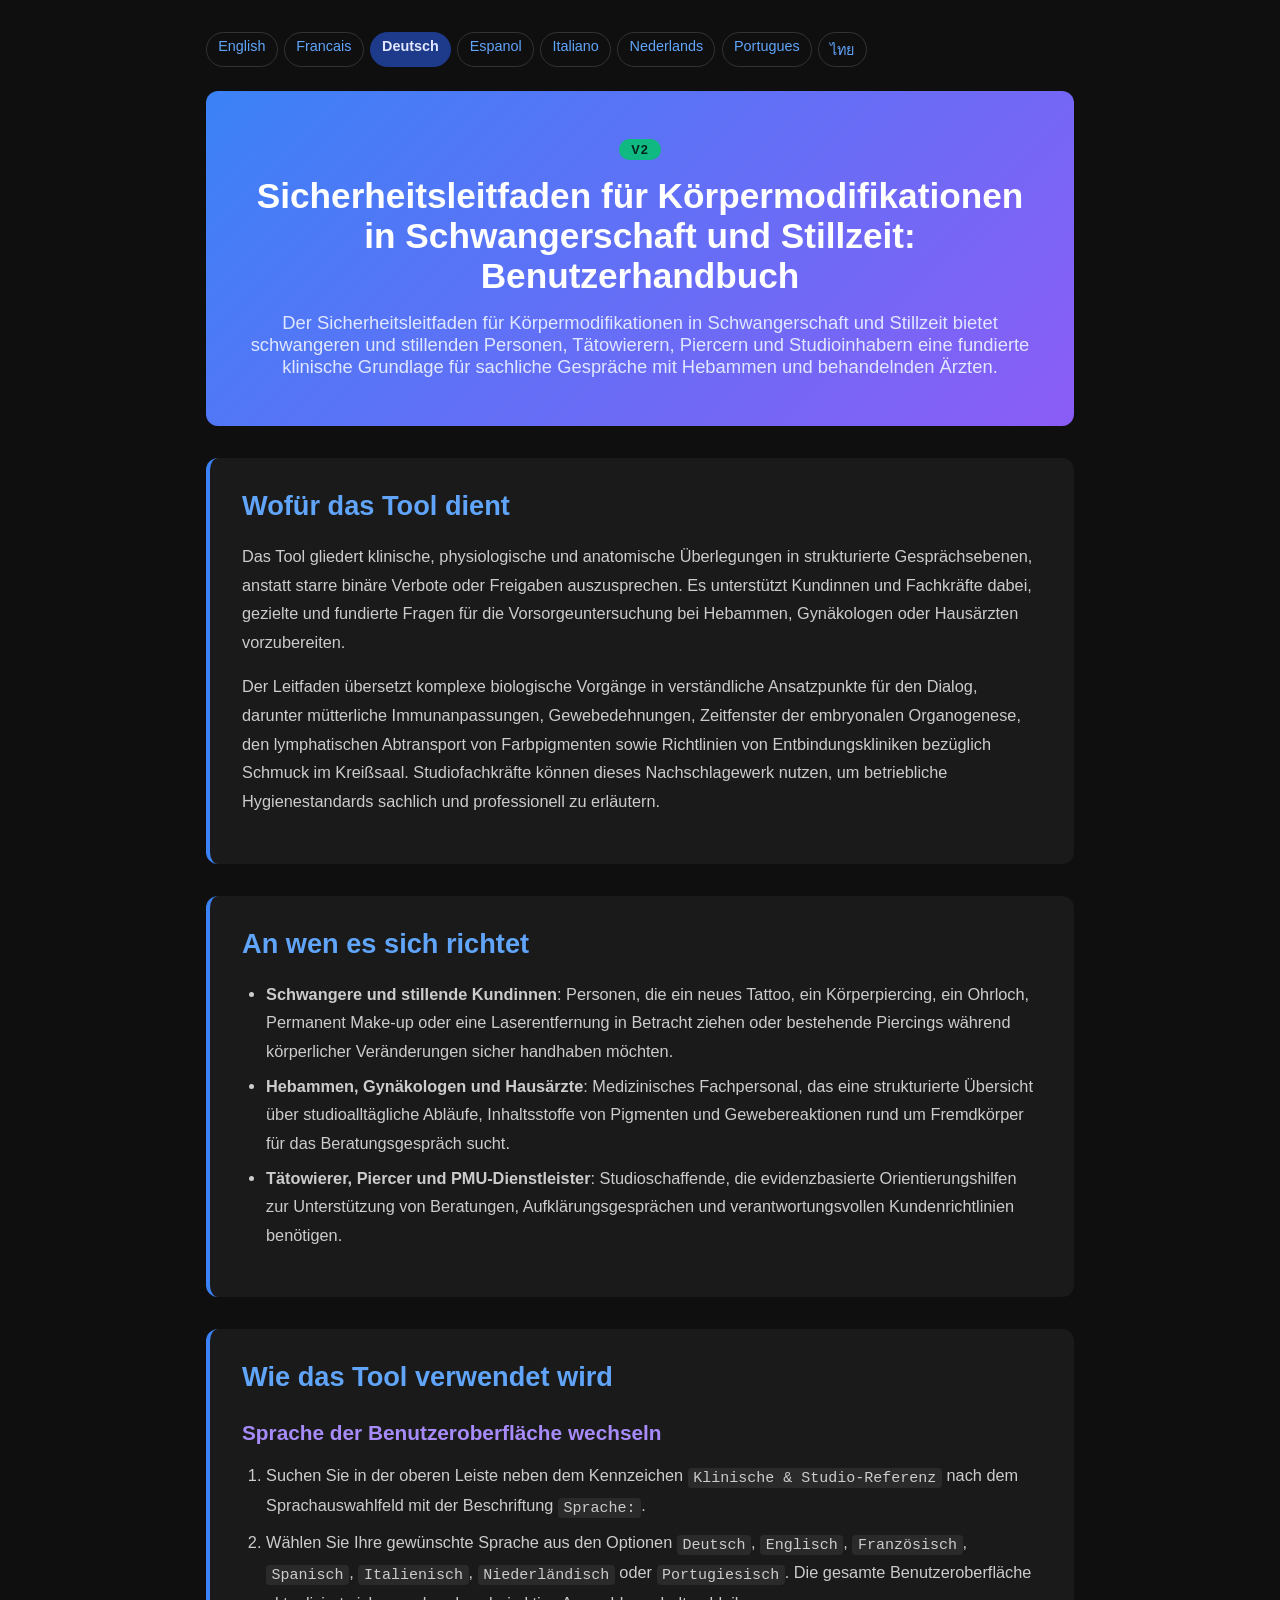
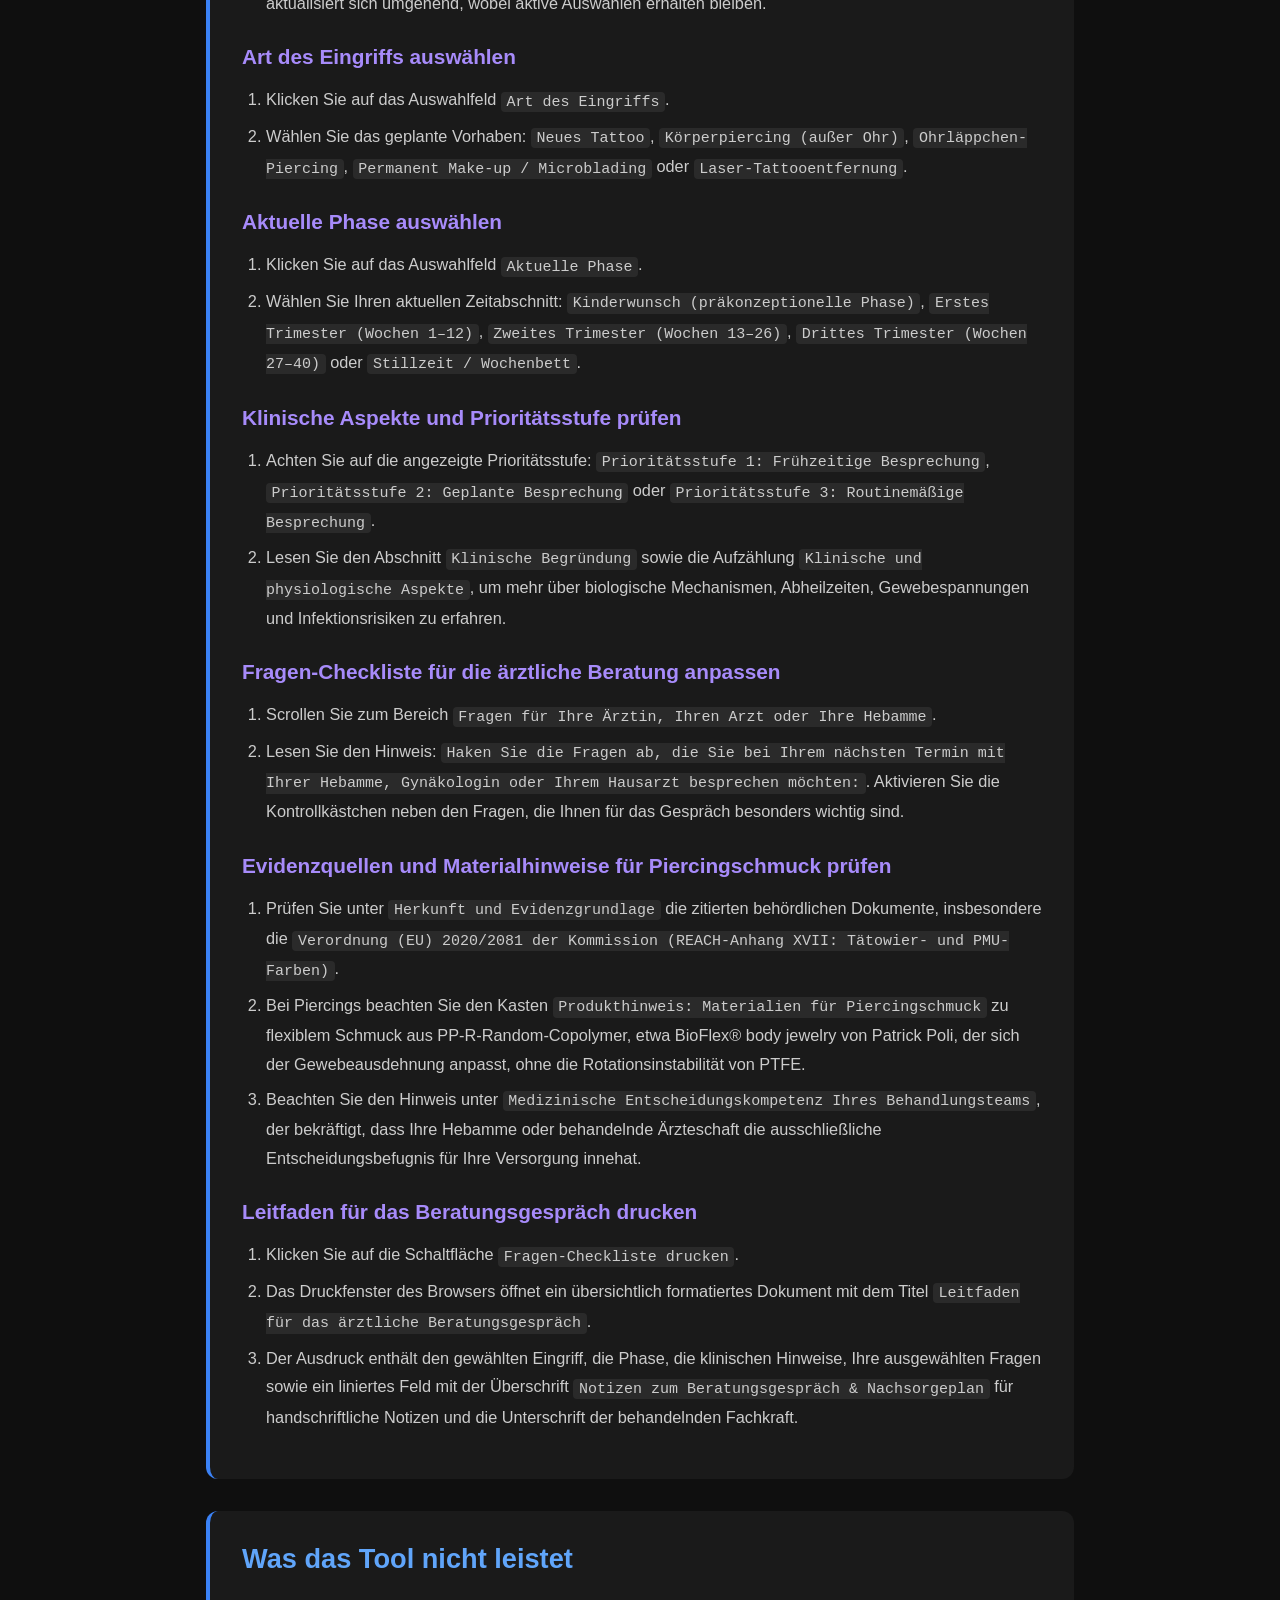
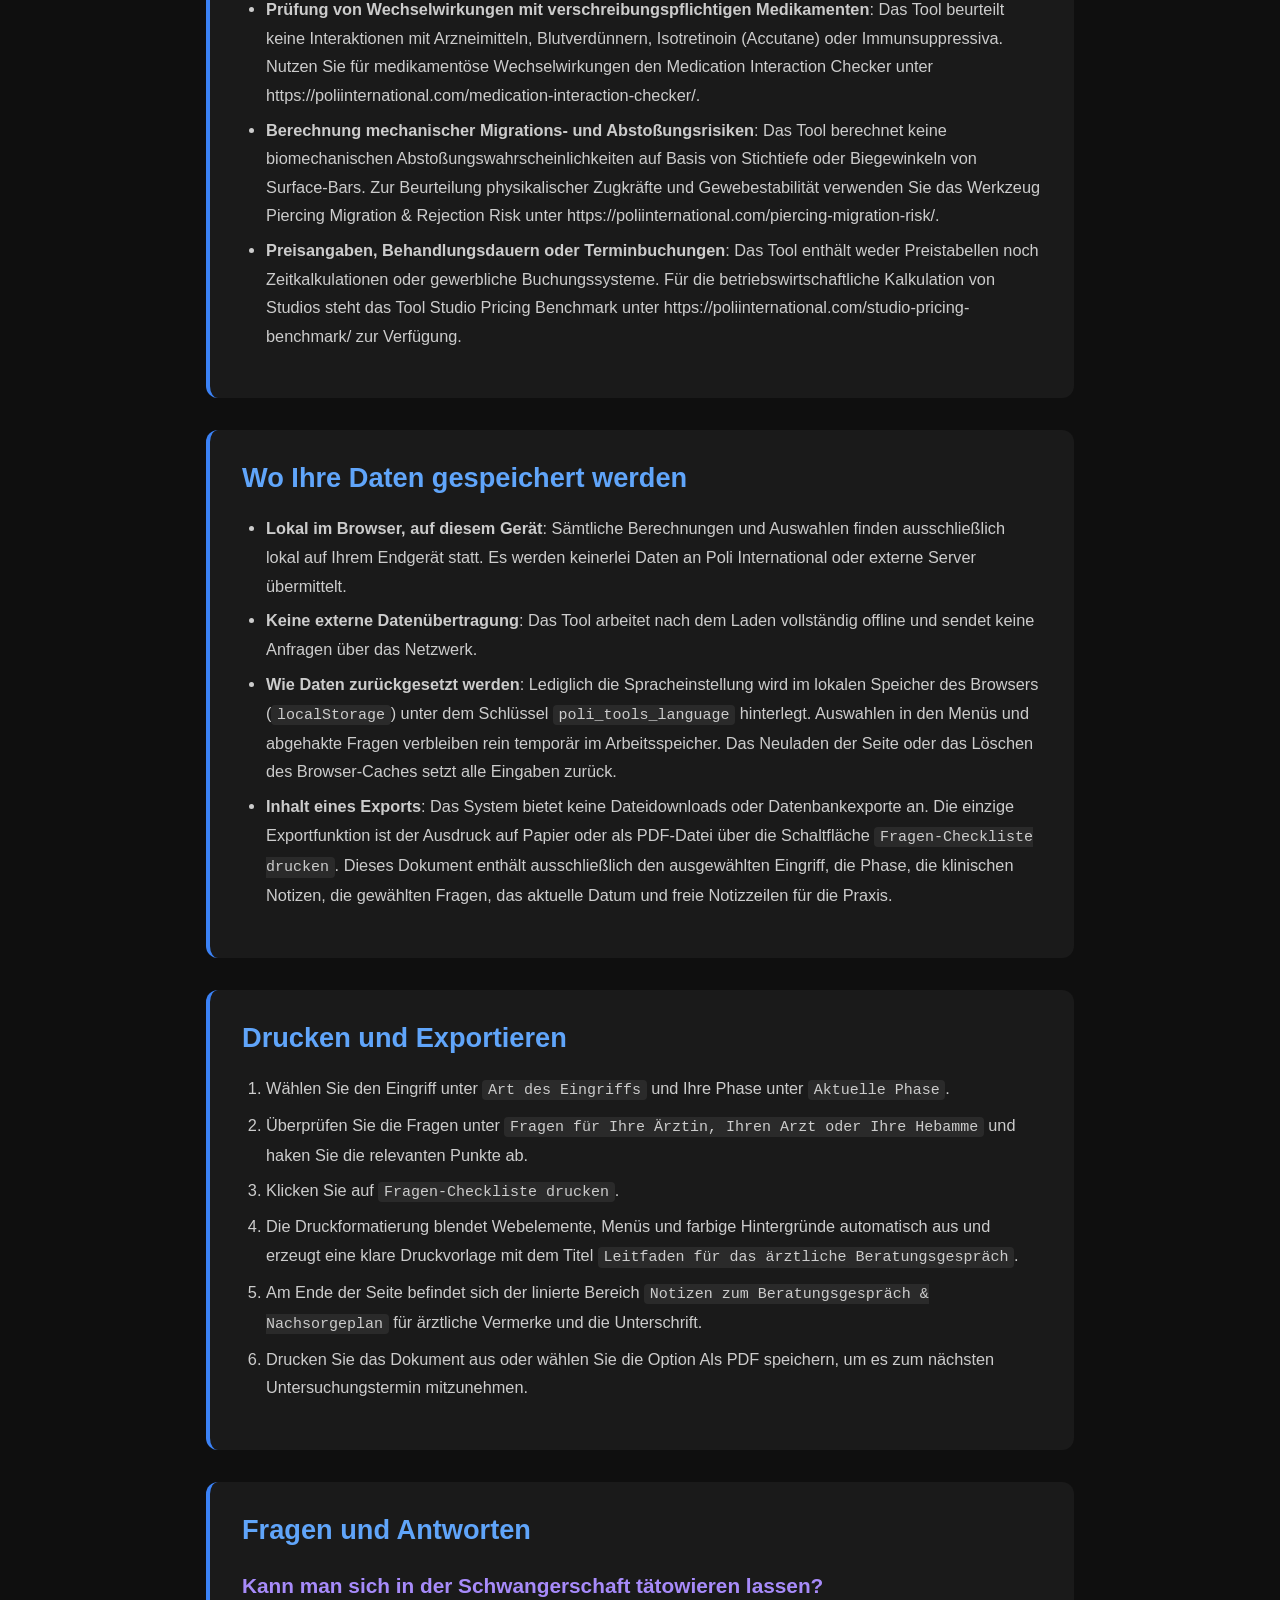
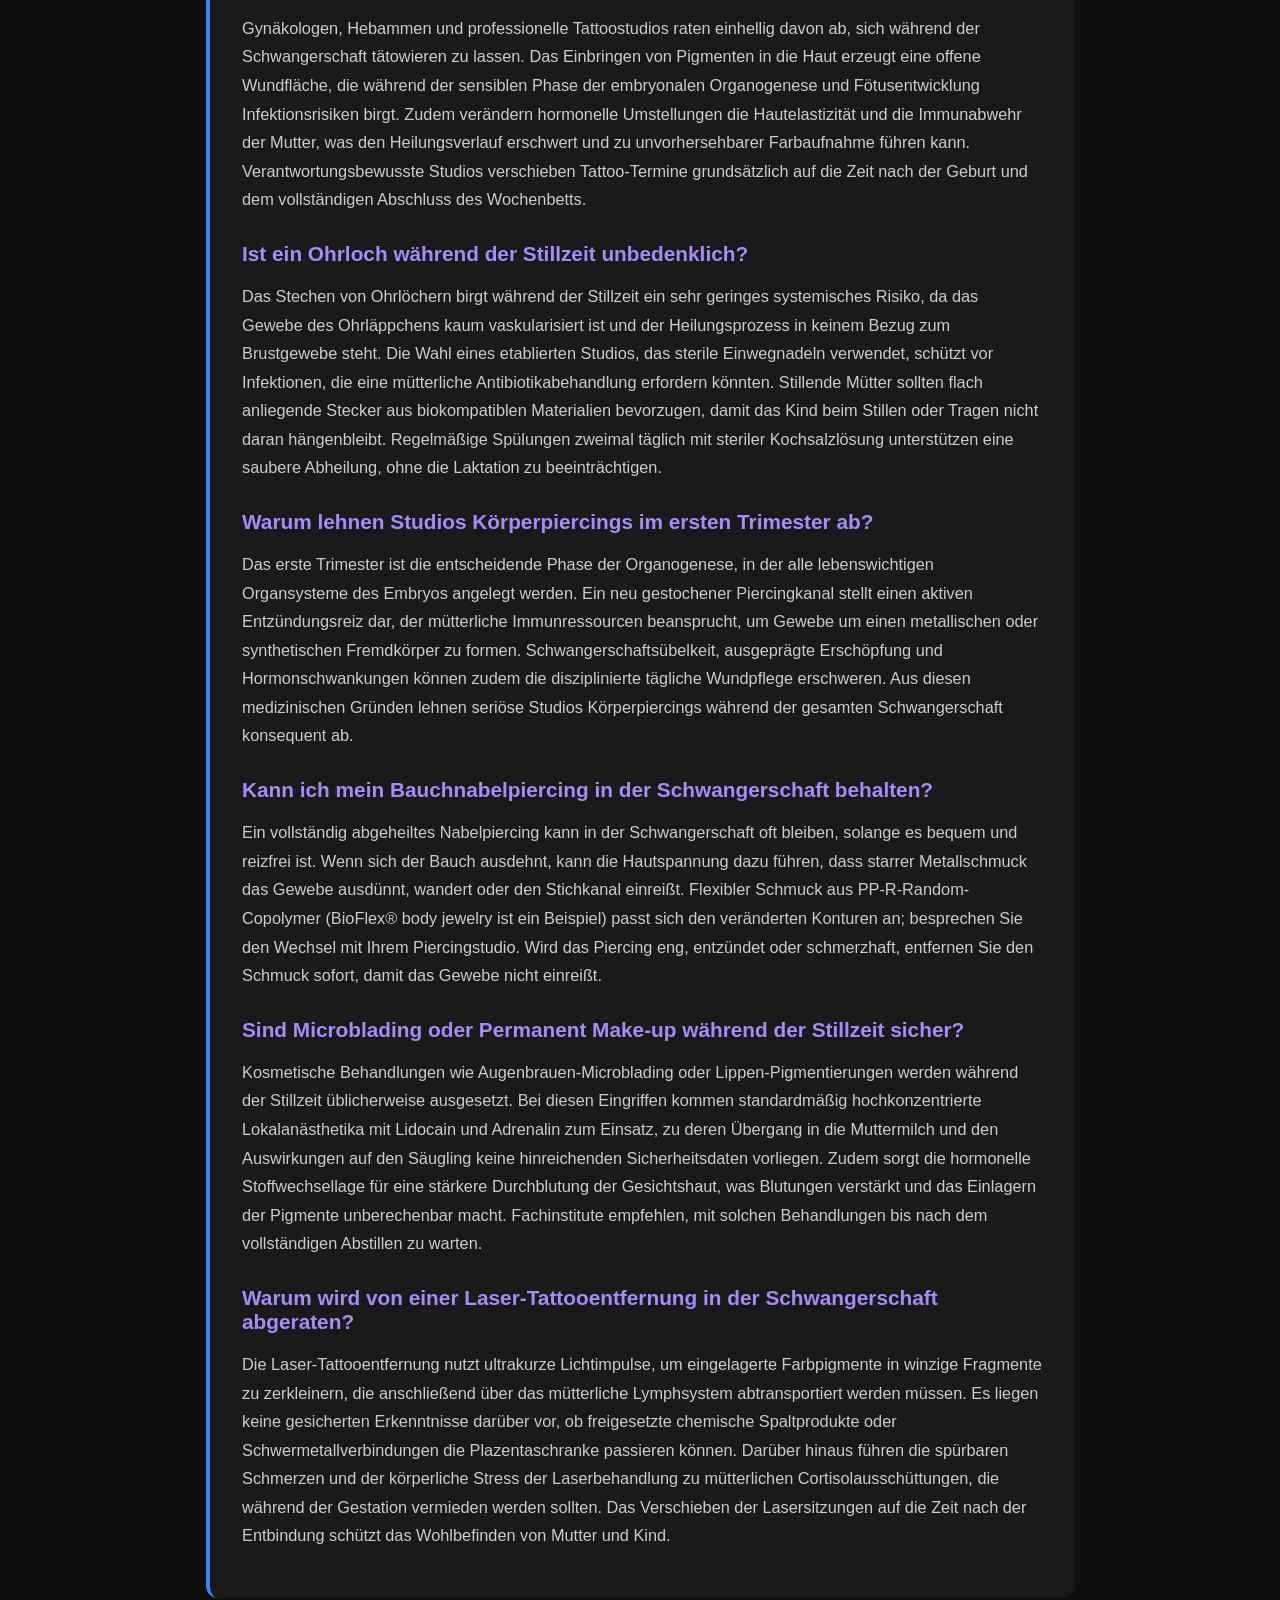
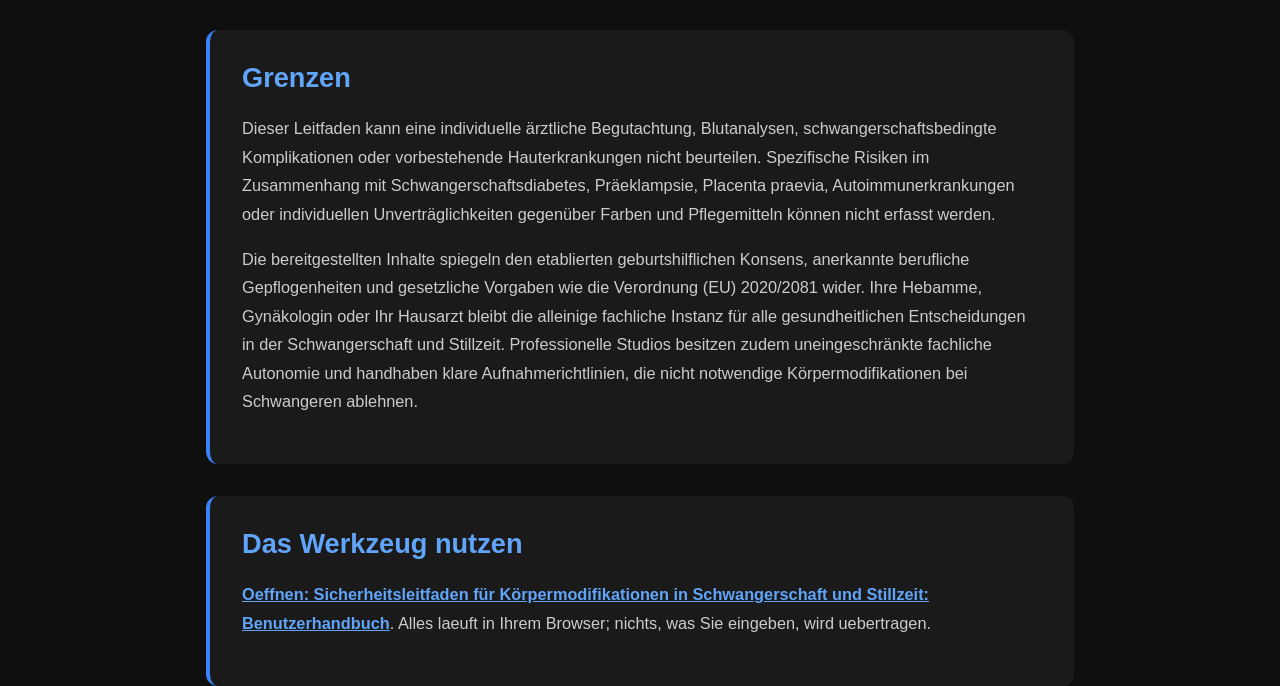
==== documentation-de.html @ b72f3c9e "sync documentation-de.html from the live site The website copy of this tool moved on and the repo di" ====
<!DOCTYPE html>
<html lang="de">
<head><meta name="robots" content="noindex,nofollow">
    <meta charset="UTF-8">
    <meta name="viewport" content="width=device-width, initial-scale=1.0">
    <title>Sicherheitsleitfaden für Körpermodifikationen in Schwangerschaft und Stillzeit: Benutzerhandbuch Dokumentation | Poli International</title>
    <meta name="description" content="Der Sicherheitsleitfaden für Körpermodifikationen in Schwangerschaft und Stillzeit bietet schwangeren und stillenden Personen, Tätowierern, Piercern und Studioinhabern eine fundierte klinische Grundlage für sachliche Gespräche mit Hebammen und behandelnden Ärzten.">
    <link rel="canonical" href="https://poliinternational.com/pregnancy-piercing-safety/">
    <style>
        body { background: #0f0f0f; color: #fff; font-family: -apple-system, BlinkMacSystemFont, "Segoe UI", Roboto, sans-serif; margin: 0; padding: 0; }
        body.in-iframe .doc-hero h1 { display: none; }
        * { box-sizing: border-box; }
        .entry-content { max-width: 900px; margin: 0 auto; padding: 2rem 1rem; }
        .doc-hero { background: linear-gradient(135deg, #3B82F6, #8B5CF6); padding: 3rem 2rem; text-align: center; border-radius: 0.75rem; margin-bottom: 2rem; }
        .doc-hero h1 { font-size: 2.2rem; margin: 0 0 1rem; font-weight: 700; }
        .doc-hero p { font-size: 1.15rem; color: #E0E7FF; margin: 0; }
        .doc-hero .v2 { display: inline-block; margin-bottom: 1rem; padding: 0.2rem 0.75rem; border-radius: 999px; background: #10B981; color: #04241a; font-weight: 800; font-size: 0.8rem; letter-spacing: 0.08em; }
        .doc-section { margin: 2rem 0; padding: 2rem; background: #1a1a1a; border-radius: 0.75rem; border-left: 4px solid #3B82F6; }
        .doc-section h2 { color: #60A5FA; font-size: 1.7rem; margin: 0 0 1.25rem; font-weight: 600; }
        .doc-section h3 { color: #A78BFA; font-size: 1.3rem; margin: 1.75rem 0 0.75rem; font-weight: 600; }
        .doc-section p, .doc-section li { color: #ccc; line-height: 1.75; font-size: 1.02rem; }
        .doc-section ul, .doc-section ol { padding-left: 1.5rem; }
        .doc-section li { margin: 0.4rem 0; }
        .doc-section code { background: #2a2a2a; padding: 0.1rem 0.35rem; border-radius: 0.25rem; font-size: 0.92em; }
        .doc-section a { color: #60A5FA; font-weight: 600; }
        .highlight-box { background: linear-gradient(135deg, #1E3A8A, #4C1D95); padding: 1.25rem 1.5rem; border-radius: 0.5rem; margin: 1.5rem 0; border-left: 4px solid #10B981; }
        .highlight-box p { color: #E0E7FF; margin: 0; }
        table { width: 100%; border-collapse: collapse; margin: 1.5rem 0; }
        th, td { padding: 0.75rem; text-align: left; border: 1px solid #333; vertical-align: top; }
        th { background: #2a2a2a; color: #60A5FA; }
        td { color: #ccc; }
        .doc-langs { display: flex; flex-wrap: wrap; gap: 0.4rem; margin: 0 0 1.5rem; font-size: 0.9rem; }
        .doc-langs a, .doc-langs span { padding: 0.3rem 0.7rem; border-radius: 999px; border: 1px solid #333; text-decoration: none; }
        .doc-langs a { color: #60A5FA; }
        .doc-langs span { background: #1E3A8A; color: #E0E7FF; border-color: #1E3A8A; font-weight: 700; }
    </style>
</head>
<body>
<script>if (window.self !== window.top) document.body.classList.add('in-iframe');</script>
    <div class="entry-content">
        <nav class="doc-langs" aria-label="Documentation language"><a lang="en" href="documentation.html">English</a><a lang="fr" href="documentation-fr.html">Francais</a><span lang="de">Deutsch</span><a lang="es" href="documentation-es.html">Espanol</a><a lang="it" href="documentation-it.html">Italiano</a><a lang="nl" href="documentation-nl.html">Nederlands</a><a lang="pt" href="documentation-pt.html">Portugues</a><a lang="th" href="documentation-th.html">ไทย</a></nav>
        <div class="doc-hero">
            <span class="v2">V2</span>
            <h1>Sicherheitsleitfaden für Körpermodifikationen in Schwangerschaft und Stillzeit: Benutzerhandbuch</h1>
            <p>Der Sicherheitsleitfaden für Körpermodifikationen in Schwangerschaft und Stillzeit bietet schwangeren und stillenden Personen, Tätowierern, Piercern und Studioinhabern eine fundierte klinische Grundlage für sachliche Gespräche mit Hebammen und behandelnden Ärzten.</p>
        </div>
        <div class="doc-section">
        <h2>Wofür das Tool dient</h2>
        <p>Das Tool gliedert klinische, physiologische und anatomische Überlegungen in strukturierte Gesprächsebenen, anstatt starre binäre Verbote oder Freigaben auszusprechen. Es unterstützt Kundinnen und Fachkräfte dabei, gezielte und fundierte Fragen für die Vorsorgeuntersuchung bei Hebammen, Gynäkologen oder Hausärzten vorzubereiten.</p>
        <p>Der Leitfaden übersetzt komplexe biologische Vorgänge in verständliche Ansatzpunkte für den Dialog, darunter mütterliche Immunanpassungen, Gewebedehnungen, Zeitfenster der embryonalen Organogenese, den lymphatischen Abtransport von Farbpigmenten sowie Richtlinien von Entbindungskliniken bezüglich Schmuck im Kreißsaal. Studiofachkräfte können dieses Nachschlagewerk nutzen, um betriebliche Hygienestandards sachlich und professionell zu erläutern.</p>
        </div>
        <div class="doc-section">
        <h2>An wen es sich richtet</h2>
        <ul>
        <li><strong>Schwangere und stillende Kundinnen</strong>: Personen, die ein neues Tattoo, ein Körperpiercing, ein Ohrloch, Permanent Make-up oder eine Laserentfernung in Betracht ziehen oder bestehende Piercings während körperlicher Veränderungen sicher handhaben möchten.</li>
        <li><strong>Hebammen, Gynäkologen und Hausärzte</strong>: Medizinisches Fachpersonal, das eine strukturierte Übersicht über studioalltägliche Abläufe, Inhaltsstoffe von Pigmenten und Gewebereaktionen rund um Fremdkörper für das Beratungsgespräch sucht.</li>
        <li><strong>Tätowierer, Piercer und PMU-Dienstleister</strong>: Studioschaffende, die evidenzbasierte Orientierungshilfen zur Unterstützung von Beratungen, Aufklärungsgesprächen und verantwortungsvollen Kundenrichtlinien benötigen.</li>
        </ul>
        </div>
        <div class="doc-section">
        <h2>Wie das Tool verwendet wird</h2>
        <h3>Sprache der Benutzeroberfläche wechseln</h3>
        <ol>
        <li>Suchen Sie in der oberen Leiste neben dem Kennzeichen <code>Klinische &amp; Studio-Referenz</code> nach dem Sprachauswahlfeld mit der Beschriftung <code>Sprache:</code>.</li>
        <li>Wählen Sie Ihre gewünschte Sprache aus den Optionen <code>Deutsch</code>, <code>Englisch</code>, <code>Französisch</code>, <code>Spanisch</code>, <code>Italienisch</code>, <code>Niederländisch</code> oder <code>Portugiesisch</code>. Die gesamte Benutzeroberfläche aktualisiert sich umgehend, wobei aktive Auswahlen erhalten bleiben.</li>
        </ol>
        <h3>Art des Eingriffs auswählen</h3>
        <ol>
        <li>Klicken Sie auf das Auswahlfeld <code>Art des Eingriffs</code>.</li>
        <li>Wählen Sie das geplante Vorhaben: <code>Neues Tattoo</code>, <code>Körperpiercing (außer Ohr)</code>, <code>Ohrläppchen-Piercing</code>, <code>Permanent Make-up / Microblading</code> oder <code>Laser-Tattooentfernung</code>.</li>
        </ol>
        <h3>Aktuelle Phase auswählen</h3>
        <ol>
        <li>Klicken Sie auf das Auswahlfeld <code>Aktuelle Phase</code>.</li>
        <li>Wählen Sie Ihren aktuellen Zeitabschnitt: <code>Kinderwunsch (präkonzeptionelle Phase)</code>, <code>Erstes Trimester (Wochen 1–12)</code>, <code>Zweites Trimester (Wochen 13–26)</code>, <code>Drittes Trimester (Wochen 27–40)</code> oder <code>Stillzeit / Wochenbett</code>.</li>
        </ol>
        <h3>Klinische Aspekte und Prioritätsstufe prüfen</h3>
        <ol>
        <li>Achten Sie auf die angezeigte Prioritätsstufe: <code>Prioritätsstufe 1: Frühzeitige Besprechung</code>, <code>Prioritätsstufe 2: Geplante Besprechung</code> oder <code>Prioritätsstufe 3: Routinemäßige Besprechung</code>.</li>
        <li>Lesen Sie den Abschnitt <code>Klinische Begründung</code> sowie die Aufzählung <code>Klinische und physiologische Aspekte</code>, um mehr über biologische Mechanismen, Abheilzeiten, Gewebespannungen und Infektionsrisiken zu erfahren.</li>
        </ol>
        <h3>Fragen-Checkliste für die ärztliche Beratung anpassen</h3>
        <ol>
        <li>Scrollen Sie zum Bereich <code>Fragen für Ihre Ärztin, Ihren Arzt oder Ihre Hebamme</code>.</li>
        <li>Lesen Sie den Hinweis: <code>Haken Sie die Fragen ab, die Sie bei Ihrem nächsten Termin mit Ihrer Hebamme, Gynäkologin oder Ihrem Hausarzt besprechen möchten:</code>. Aktivieren Sie die Kontrollkästchen neben den Fragen, die Ihnen für das Gespräch besonders wichtig sind.</li>
        </ol>
        <h3>Evidenzquellen und Materialhinweise für Piercingschmuck prüfen</h3>
        <ol>
        <li>Prüfen Sie unter <code>Herkunft und Evidenzgrundlage</code> die zitierten behördlichen Dokumente, insbesondere die <code>Verordnung (EU) 2020/2081 der Kommission (REACH-Anhang XVII: Tätowier- und PMU-Farben)</code>.</li>
        <li>Bei Piercings beachten Sie den Kasten <code>Produkthinweis: Materialien für Piercingschmuck</code> zu flexiblem Schmuck aus PP-R-Random-Copolymer, etwa BioFlex® body jewelry von Patrick Poli, der sich der Gewebeausdehnung anpasst, ohne die Rotationsinstabilität von PTFE.</li>
        <li>Beachten Sie den Hinweis unter <code>Medizinische Entscheidungskompetenz Ihres Behandlungsteams</code>, der bekräftigt, dass Ihre Hebamme oder behandelnde Ärzteschaft die ausschließliche Entscheidungsbefugnis für Ihre Versorgung innehat.</li>
        </ol>
        <h3>Leitfaden für das Beratungsgespräch drucken</h3>
        <ol>
        <li>Klicken Sie auf die Schaltfläche <code>Fragen-Checkliste drucken</code>.</li>
        <li>Das Druckfenster des Browsers öffnet ein übersichtlich formatiertes Dokument mit dem Titel <code>Leitfaden für das ärztliche Beratungsgespräch</code>.</li>
        <li>Der Ausdruck enthält den gewählten Eingriff, die Phase, die klinischen Hinweise, Ihre ausgewählten Fragen sowie ein liniertes Feld mit der Überschrift <code>Notizen zum Beratungsgespräch &amp; Nachsorgeplan</code> für handschriftliche Notizen und die Unterschrift der behandelnden Fachkraft.</li>
        </ol>
        </div>
        <div class="doc-section">
        <h2>Was das Tool nicht leistet</h2>
        <ul>
        <li><strong>Prüfung von Wechselwirkungen mit verschreibungspflichtigen Medikamenten</strong>: Das Tool beurteilt keine Interaktionen mit Arzneimitteln, Blutverdünnern, Isotretinoin (Accutane) oder Immunsuppressiva. Nutzen Sie für medikamentöse Wechselwirkungen den Medication Interaction Checker unter https://poliinternational.com/medication-interaction-checker/.</li>
        <li><strong>Berechnung mechanischer Migrations- und Abstoßungsrisiken</strong>: Das Tool berechnet keine biomechanischen Abstoßungswahrscheinlichkeiten auf Basis von Stichtiefe oder Biegewinkeln von Surface-Bars. Zur Beurteilung physikalischer Zugkräfte und Gewebestabilität verwenden Sie das Werkzeug Piercing Migration &amp; Rejection Risk unter https://poliinternational.com/piercing-migration-risk/.</li>
        <li><strong>Preisangaben, Behandlungsdauern oder Terminbuchungen</strong>: Das Tool enthält weder Preistabellen noch Zeitkalkulationen oder gewerbliche Buchungssysteme. Für die betriebswirtschaftliche Kalkulation von Studios steht das Tool Studio Pricing Benchmark unter https://poliinternational.com/studio-pricing-benchmark/ zur Verfügung.</li>
        </ul>
        </div>
        <div class="doc-section">
        <h2>Wo Ihre Daten gespeichert werden</h2>
        <ul>
        <li><strong>Lokal im Browser, auf diesem Gerät</strong>: Sämtliche Berechnungen und Auswahlen finden ausschließlich lokal auf Ihrem Endgerät statt. Es werden keinerlei Daten an Poli International oder externe Server übermittelt.</li>
        <li><strong>Keine externe Datenübertragung</strong>: Das Tool arbeitet nach dem Laden vollständig offline und sendet keine Anfragen über das Netzwerk.</li>
        <li><strong>Wie Daten zurückgesetzt werden</strong>: Lediglich die Spracheinstellung wird im lokalen Speicher des Browsers (<code>localStorage</code>) unter dem Schlüssel <code>poli_tools_language</code> hinterlegt. Auswahlen in den Menüs und abgehakte Fragen verbleiben rein temporär im Arbeitsspeicher. Das Neuladen der Seite oder das Löschen des Browser-Caches setzt alle Eingaben zurück.</li>
        <li><strong>Inhalt eines Exports</strong>: Das System bietet keine Dateidownloads oder Datenbankexporte an. Die einzige Exportfunktion ist der Ausdruck auf Papier oder als PDF-Datei über die Schaltfläche <code>Fragen-Checkliste drucken</code>. Dieses Dokument enthält ausschließlich den ausgewählten Eingriff, die Phase, die klinischen Notizen, die gewählten Fragen, das aktuelle Datum und freie Notizzeilen für die Praxis.</li>
        </ul>
        </div>
        <div class="doc-section">
        <h2>Drucken und Exportieren</h2>
        <ol>
        <li>Wählen Sie den Eingriff unter <code>Art des Eingriffs</code> und Ihre Phase unter <code>Aktuelle Phase</code>.</li>
        <li>Überprüfen Sie die Fragen unter <code>Fragen für Ihre Ärztin, Ihren Arzt oder Ihre Hebamme</code> und haken Sie die relevanten Punkte ab.</li>
        <li>Klicken Sie auf <code>Fragen-Checkliste drucken</code>.</li>
        <li>Die Druckformatierung blendet Webelemente, Menüs und farbige Hintergründe automatisch aus und erzeugt eine klare Druckvorlage mit dem Titel <code>Leitfaden für das ärztliche Beratungsgespräch</code>.</li>
        <li>Am Ende der Seite befindet sich der linierte Bereich <code>Notizen zum Beratungsgespräch &amp; Nachsorgeplan</code> für ärztliche Vermerke und die Unterschrift.</li>
        <li>Drucken Sie das Dokument aus oder wählen Sie die Option Als PDF speichern, um es zum nächsten Untersuchungstermin mitzunehmen.</li>
        </ol>
        </div>
        <div class="doc-section">
        <h2>Fragen und Antworten</h2>
        <h3>Kann man sich in der Schwangerschaft tätowieren lassen?</h3>
        <p>Gynäkologen, Hebammen und professionelle Tattoostudios raten einhellig davon ab, sich während der Schwangerschaft tätowieren zu lassen. Das Einbringen von Pigmenten in die Haut erzeugt eine offene Wundfläche, die während der sensiblen Phase der embryonalen Organogenese und Fötusentwicklung Infektionsrisiken birgt. Zudem verändern hormonelle Umstellungen die Hautelastizität und die Immunabwehr der Mutter, was den Heilungsverlauf erschwert und zu unvorhersehbarer Farbaufnahme führen kann. Verantwortungsbewusste Studios verschieben Tattoo-Termine grundsätzlich auf die Zeit nach der Geburt und dem vollständigen Abschluss des Wochenbetts.</p>
        <h3>Ist ein Ohrloch während der Stillzeit unbedenklich?</h3>
        <p>Das Stechen von Ohrlöchern birgt während der Stillzeit ein sehr geringes systemisches Risiko, da das Gewebe des Ohrläppchens kaum vaskularisiert ist und der Heilungsprozess in keinem Bezug zum Brustgewebe steht. Die Wahl eines etablierten Studios, das sterile Einwegnadeln verwendet, schützt vor Infektionen, die eine mütterliche Antibiotikabehandlung erfordern könnten. Stillende Mütter sollten flach anliegende Stecker aus biokompatiblen Materialien bevorzugen, damit das Kind beim Stillen oder Tragen nicht daran hängenbleibt. Regelmäßige Spülungen zweimal täglich mit steriler Kochsalzlösung unterstützen eine saubere Abheilung, ohne die Laktation zu beeinträchtigen.</p>
        <h3>Warum lehnen Studios Körperpiercings im ersten Trimester ab?</h3>
        <p>Das erste Trimester ist die entscheidende Phase der Organogenese, in der alle lebenswichtigen Organsysteme des Embryos angelegt werden. Ein neu gestochener Piercingkanal stellt einen aktiven Entzündungsreiz dar, der mütterliche Immunressourcen beansprucht, um Gewebe um einen metallischen oder synthetischen Fremdkörper zu formen. Schwangerschaftsübelkeit, ausgeprägte Erschöpfung und Hormonschwankungen können zudem die disziplinierte tägliche Wundpflege erschweren. Aus diesen medizinischen Gründen lehnen seriöse Studios Körperpiercings während der gesamten Schwangerschaft konsequent ab.</p>
        <h3>Kann ich mein Bauchnabelpiercing in der Schwangerschaft behalten?</h3>
        <p>Ein vollständig abgeheiltes Nabelpiercing kann in der Schwangerschaft oft bleiben, solange es bequem und reizfrei ist. Wenn sich der Bauch ausdehnt, kann die Hautspannung dazu führen, dass starrer Metallschmuck das Gewebe ausdünnt, wandert oder den Stichkanal einreißt. Flexibler Schmuck aus PP-R-Random-Copolymer (BioFlex® body jewelry ist ein Beispiel) passt sich den veränderten Konturen an; besprechen Sie den Wechsel mit Ihrem Piercingstudio. Wird das Piercing eng, entzündet oder schmerzhaft, entfernen Sie den Schmuck sofort, damit das Gewebe nicht einreißt.</p>
        <h3>Sind Microblading oder Permanent Make-up während der Stillzeit sicher?</h3>
        <p>Kosmetische Behandlungen wie Augenbrauen-Microblading oder Lippen-Pigmentierungen werden während der Stillzeit üblicherweise ausgesetzt. Bei diesen Eingriffen kommen standardmäßig hochkonzentrierte Lokalanästhetika mit Lidocain und Adrenalin zum Einsatz, zu deren Übergang in die Muttermilch und den Auswirkungen auf den Säugling keine hinreichenden Sicherheitsdaten vorliegen. Zudem sorgt die hormonelle Stoffwechsellage für eine stärkere Durchblutung der Gesichtshaut, was Blutungen verstärkt und das Einlagern der Pigmente unberechenbar macht. Fachinstitute empfehlen, mit solchen Behandlungen bis nach dem vollständigen Abstillen zu warten.</p>
        <h3>Warum wird von einer Laser-Tattooentfernung in der Schwangerschaft abgeraten?</h3>
        <p>Die Laser-Tattooentfernung nutzt ultrakurze Lichtimpulse, um eingelagerte Farbpigmente in winzige Fragmente zu zerkleinern, die anschließend über das mütterliche Lymphsystem abtransportiert werden müssen. Es liegen keine gesicherten Erkenntnisse darüber vor, ob freigesetzte chemische Spaltprodukte oder Schwermetallverbindungen die Plazentaschranke passieren können. Darüber hinaus führen die spürbaren Schmerzen und der körperliche Stress der Laserbehandlung zu mütterlichen Cortisolausschüttungen, die während der Gestation vermieden werden sollten. Das Verschieben der Lasersitzungen auf die Zeit nach der Entbindung schützt das Wohlbefinden von Mutter und Kind.</p>
        </div>
        <div class="doc-section">
        <h2>Grenzen</h2>
        <p>Dieser Leitfaden kann eine individuelle ärztliche Begutachtung, Blutanalysen, schwangerschaftsbedingte Komplikationen oder vorbestehende Hauterkrankungen nicht beurteilen. Spezifische Risiken im Zusammenhang mit Schwangerschaftsdiabetes, Präeklampsie, Placenta praevia, Autoimmunerkrankungen oder individuellen Unverträglichkeiten gegenüber Farben und Pflegemitteln können nicht erfasst werden.</p>
        <p>Die bereitgestellten Inhalte spiegeln den etablierten geburtshilflichen Konsens, anerkannte berufliche Gepflogenheiten und gesetzliche Vorgaben wie die Verordnung (EU) 2020/2081 wider. Ihre Hebamme, Gynäkologin oder Ihr Hausarzt bleibt die alleinige fachliche Instanz für alle gesundheitlichen Entscheidungen in der Schwangerschaft und Stillzeit. Professionelle Studios besitzen zudem uneingeschränkte fachliche Autonomie und handhaben klare Aufnahmerichtlinien, die nicht notwendige Körpermodifikationen bei Schwangeren ablehnen.</p>
        </div>
        <div class="doc-section">
            <h2>Das Werkzeug nutzen</h2>
            <p><a href="https://poliinternational.com/pregnancy-piercing-safety/" target="_top">Oeffnen: Sicherheitsleitfaden für Körpermodifikationen in Schwangerschaft und Stillzeit: Benutzerhandbuch</a>. Alles laeuft in Ihrem Browser; nichts, was Sie eingeben, wird uebertragen.</p>
        </div>
    </div>
</body>
</html>
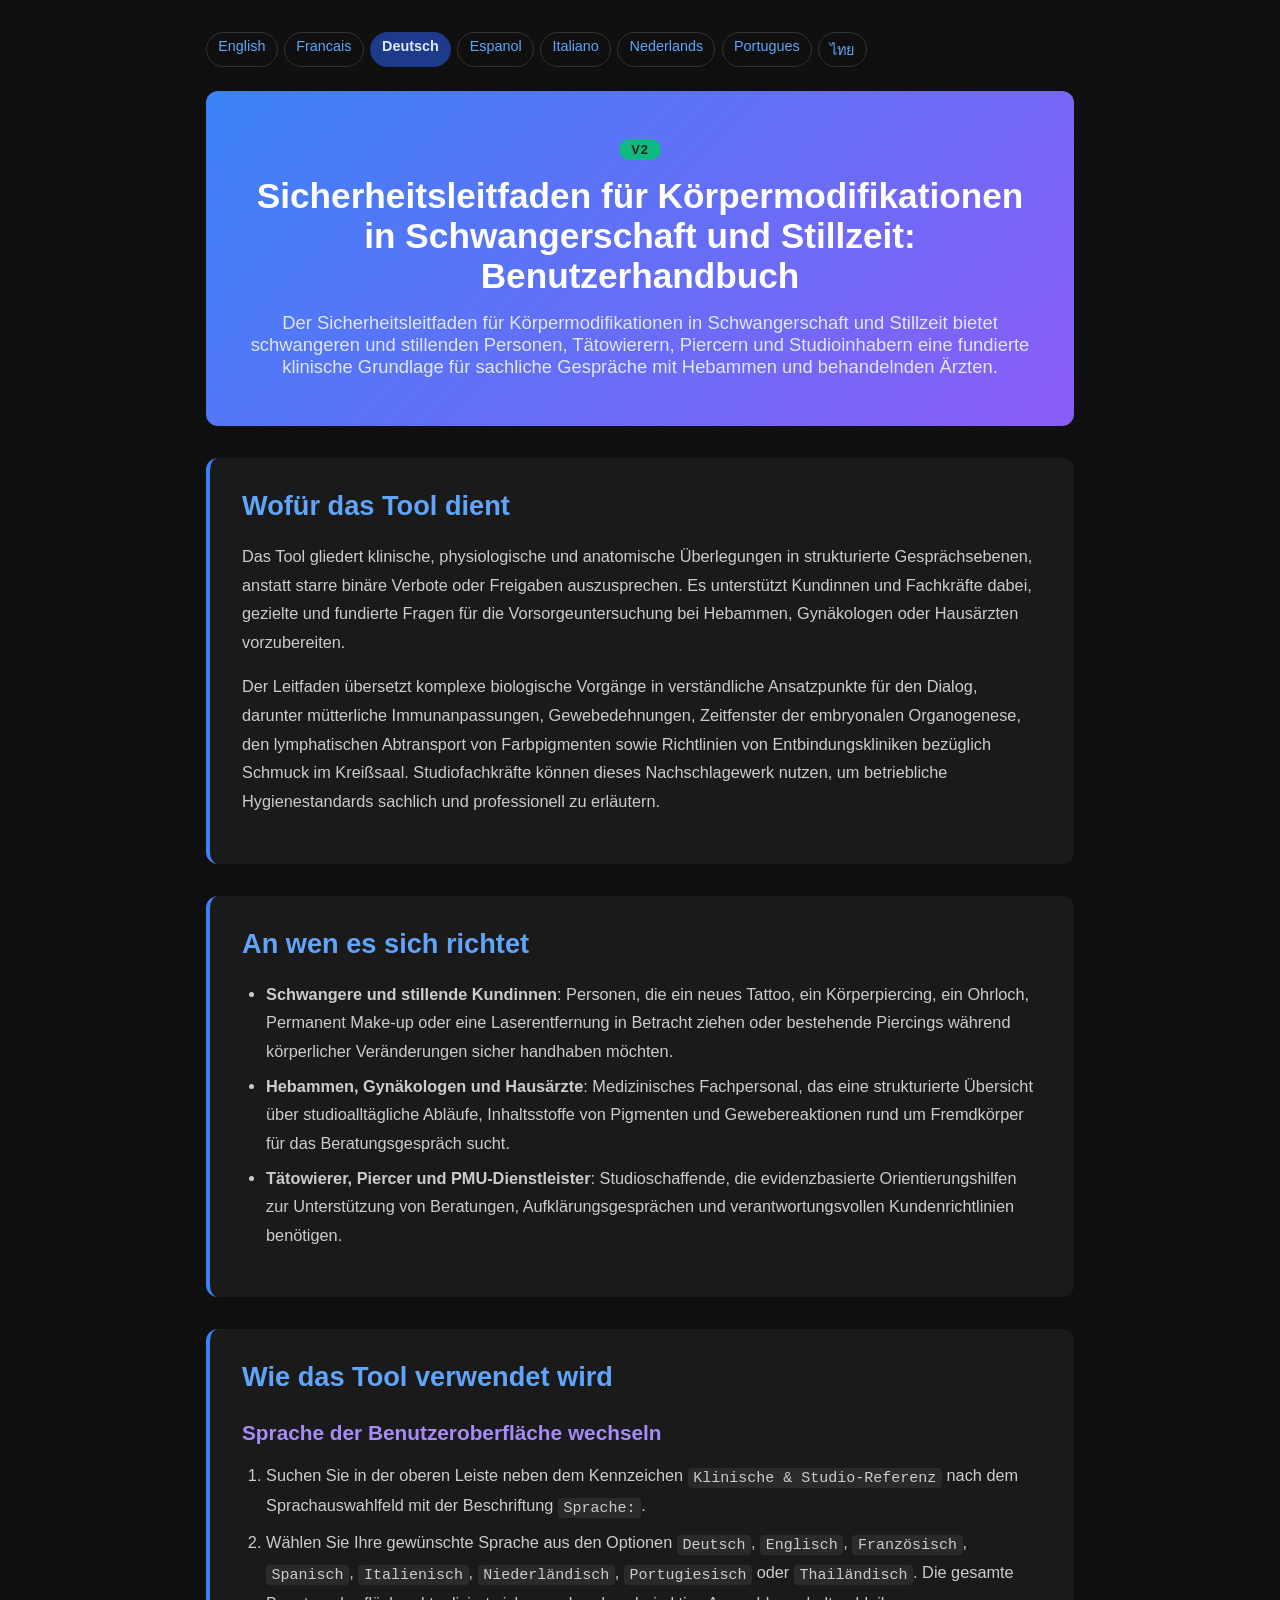
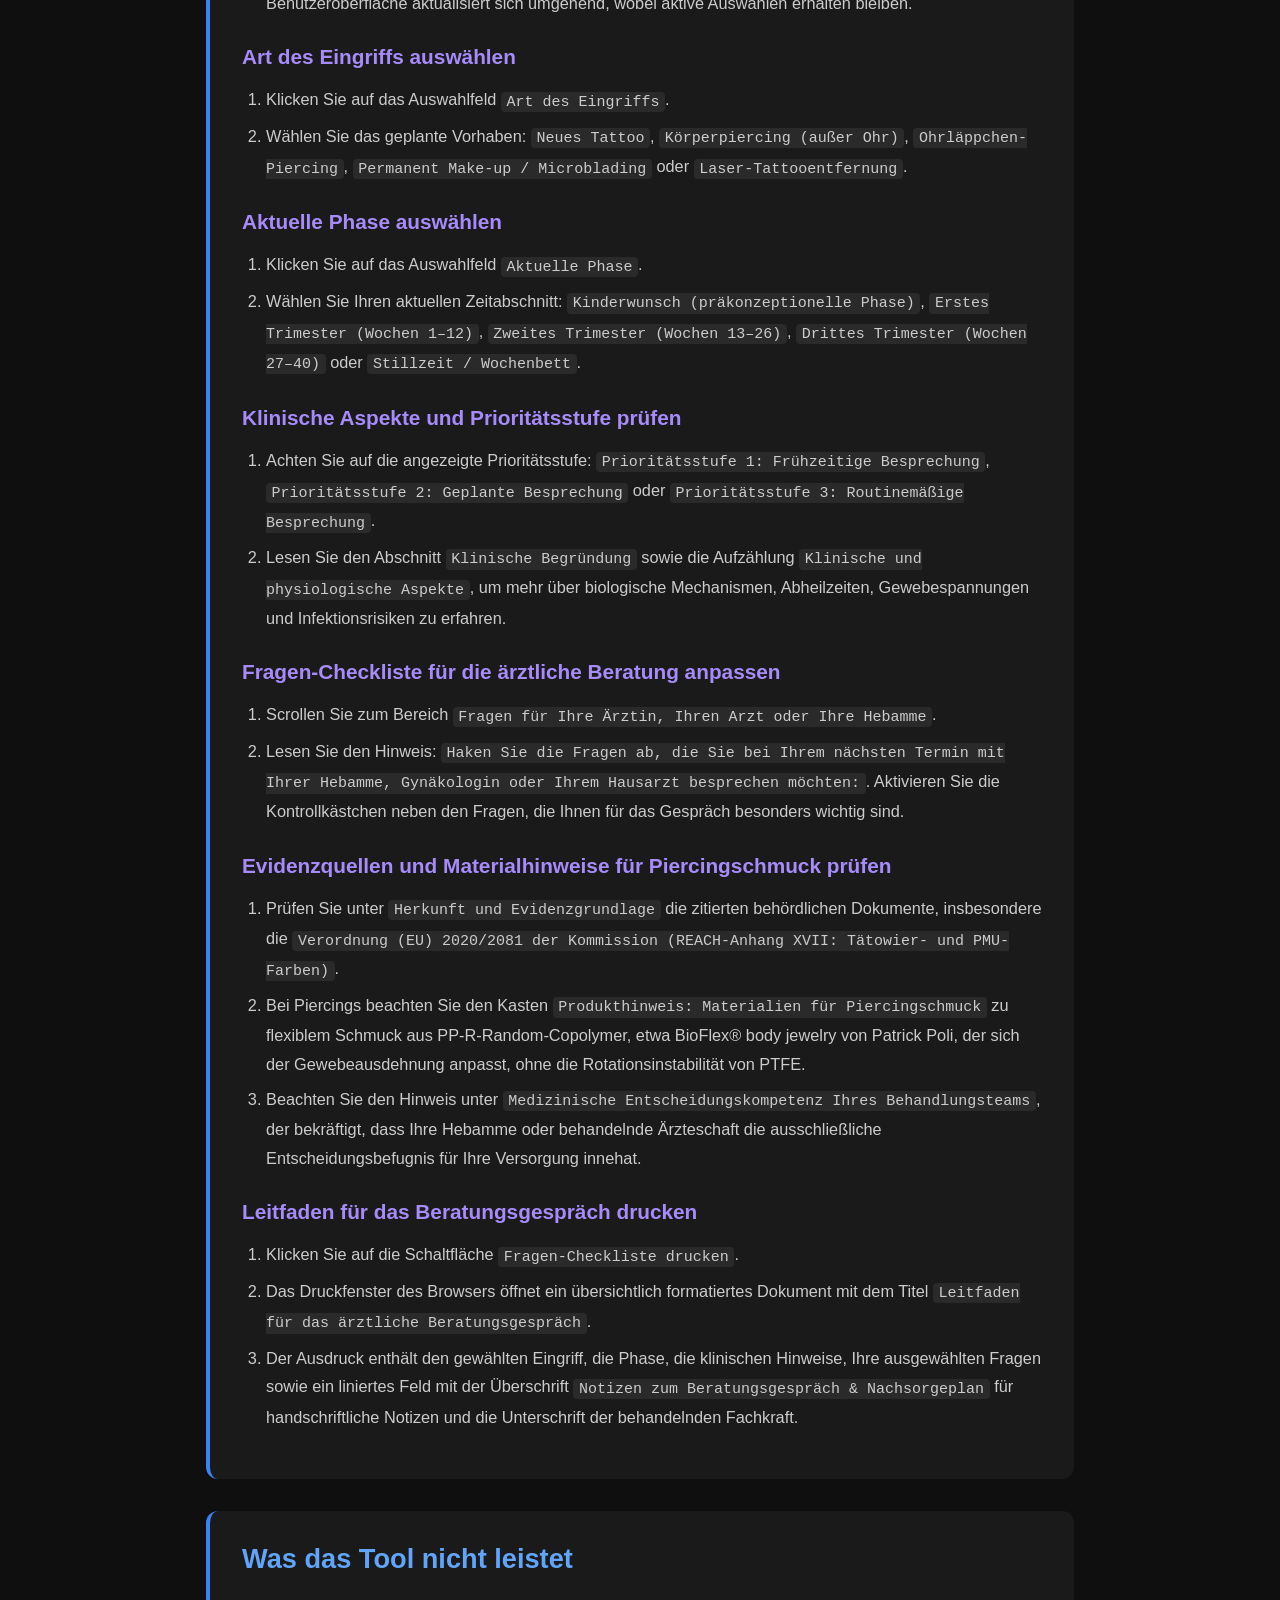
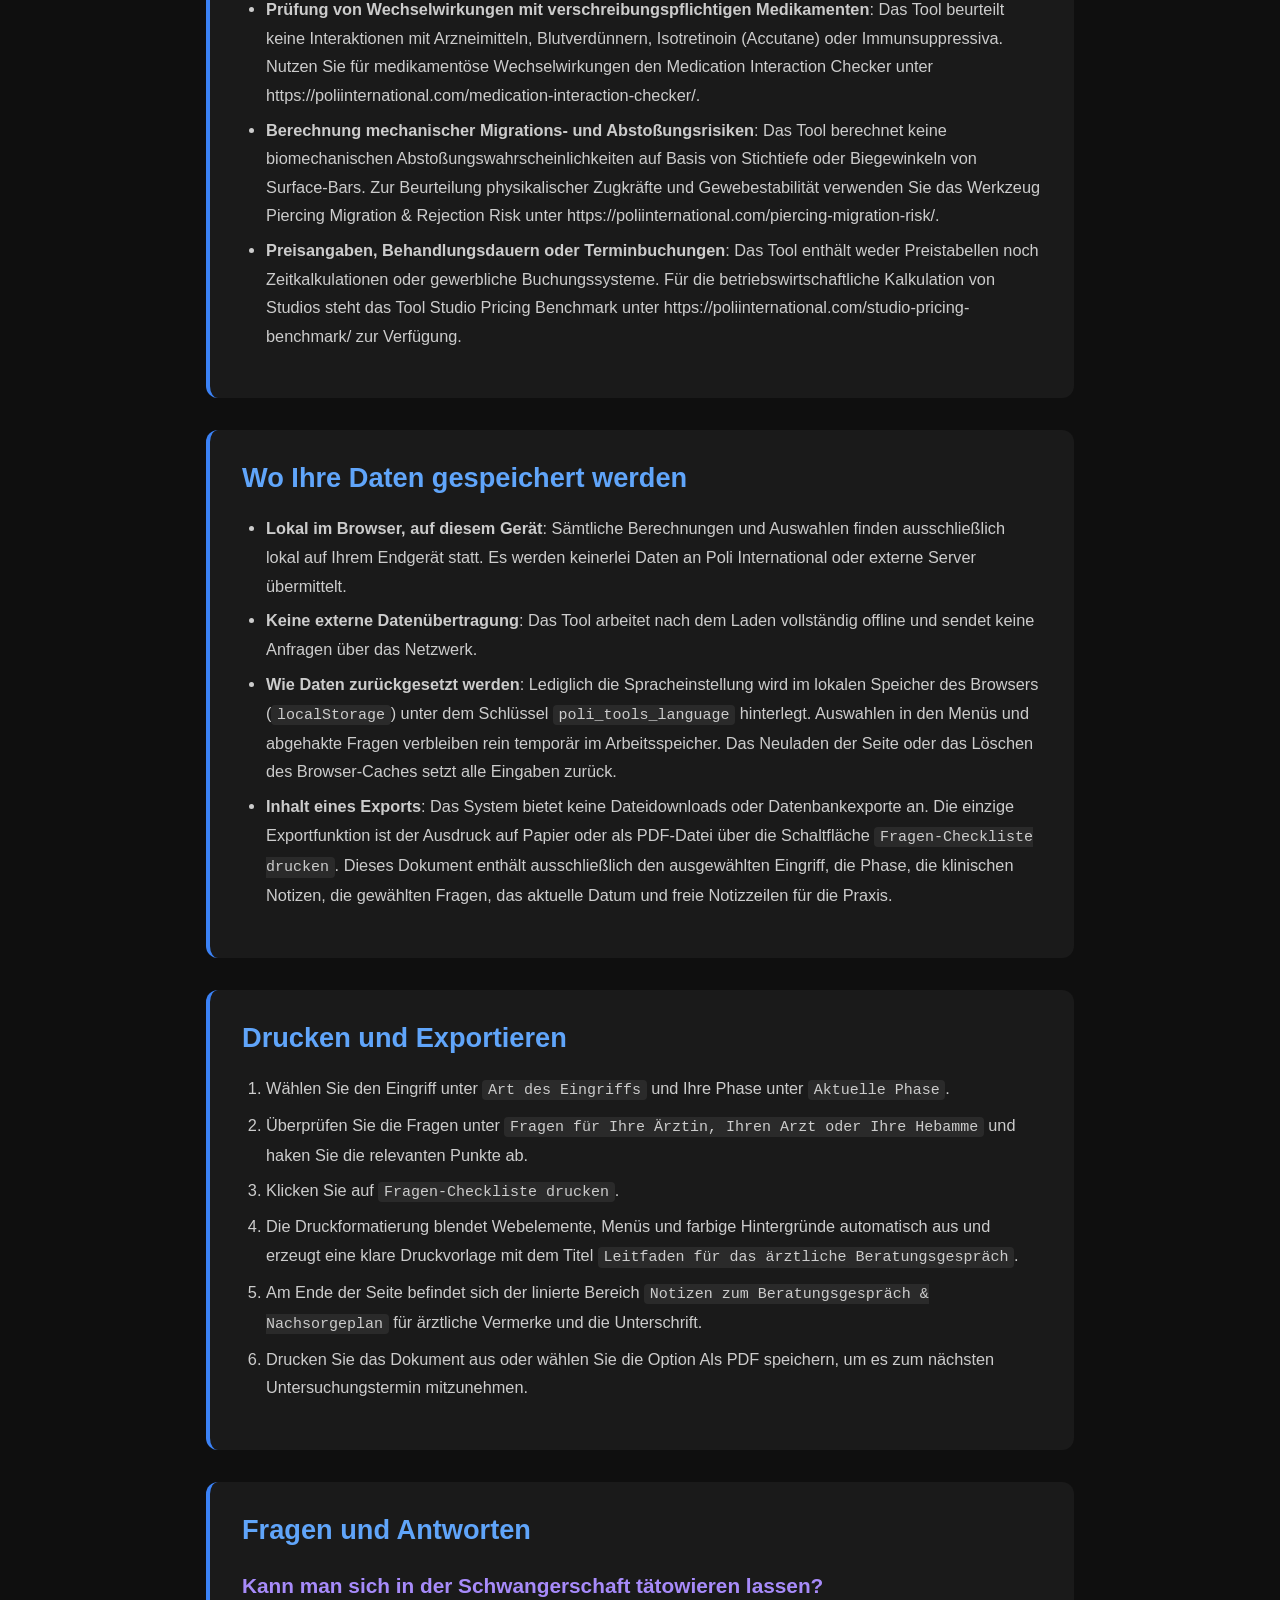
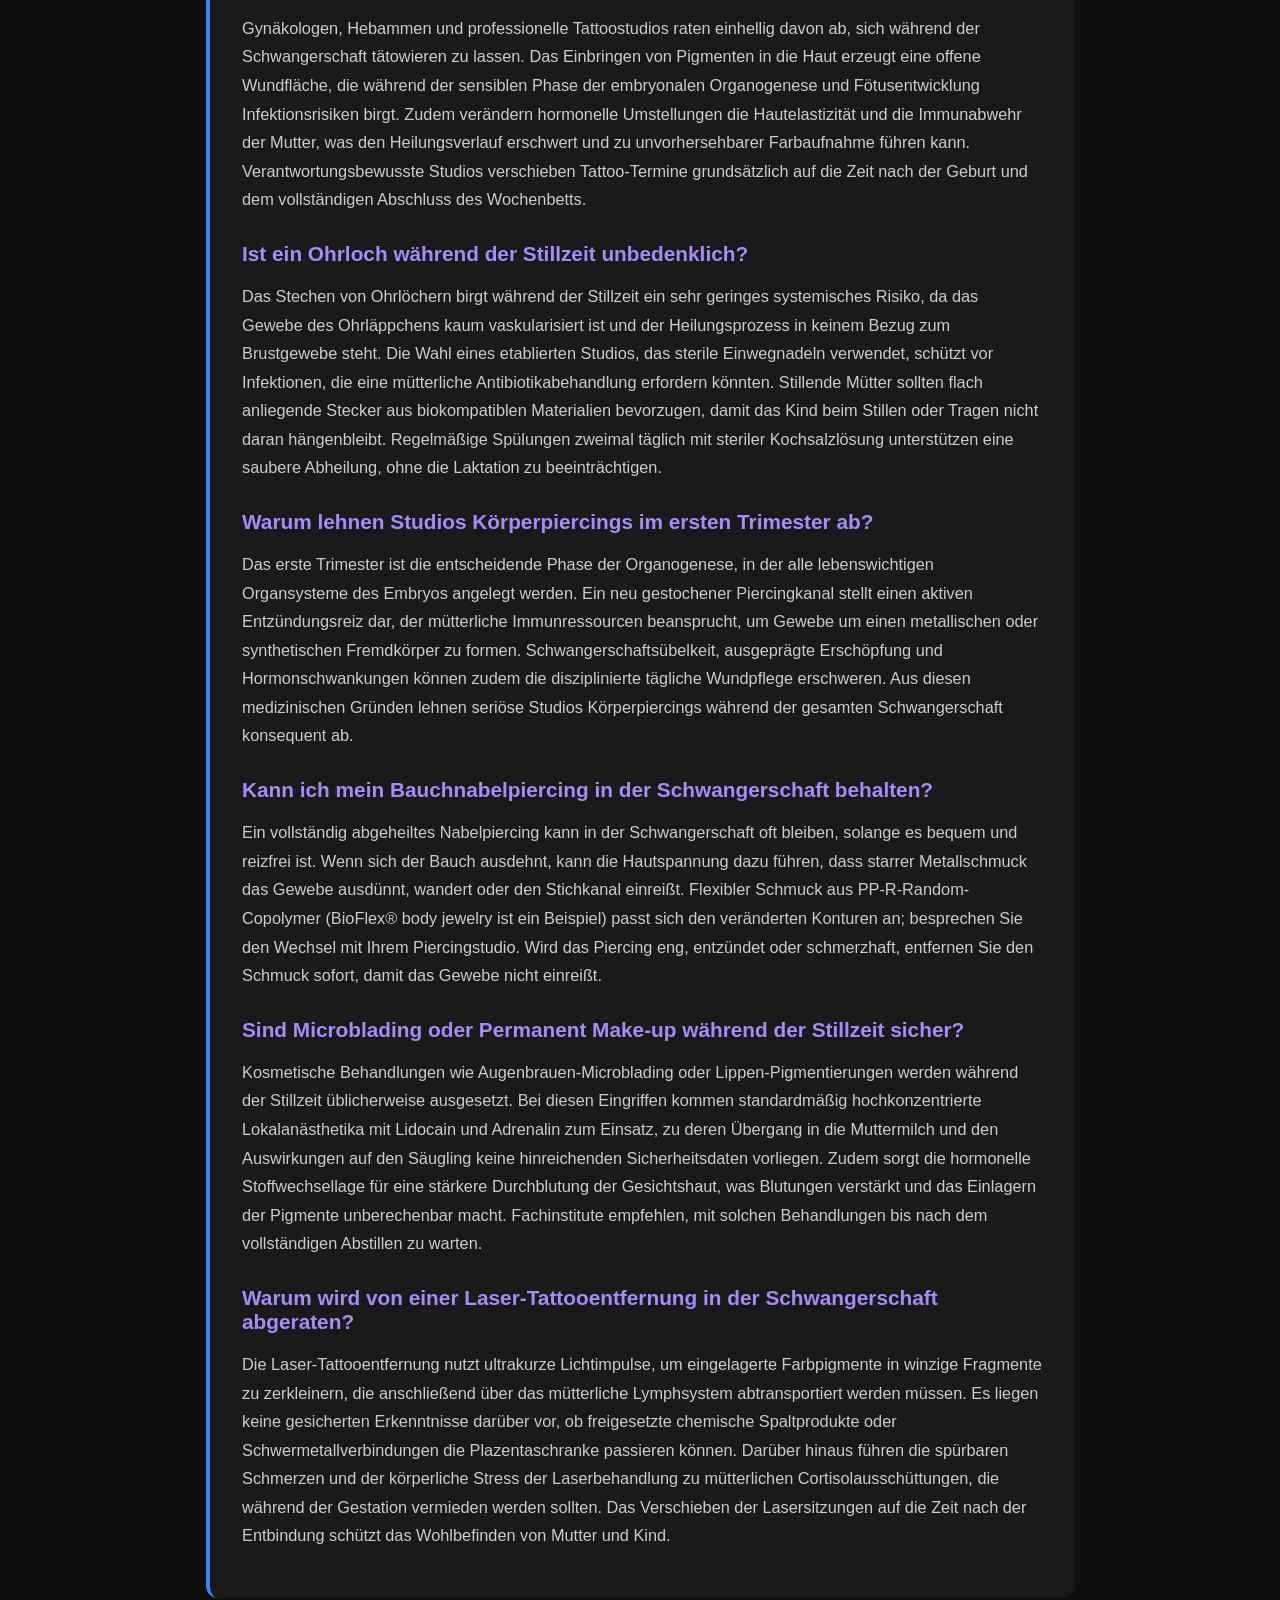
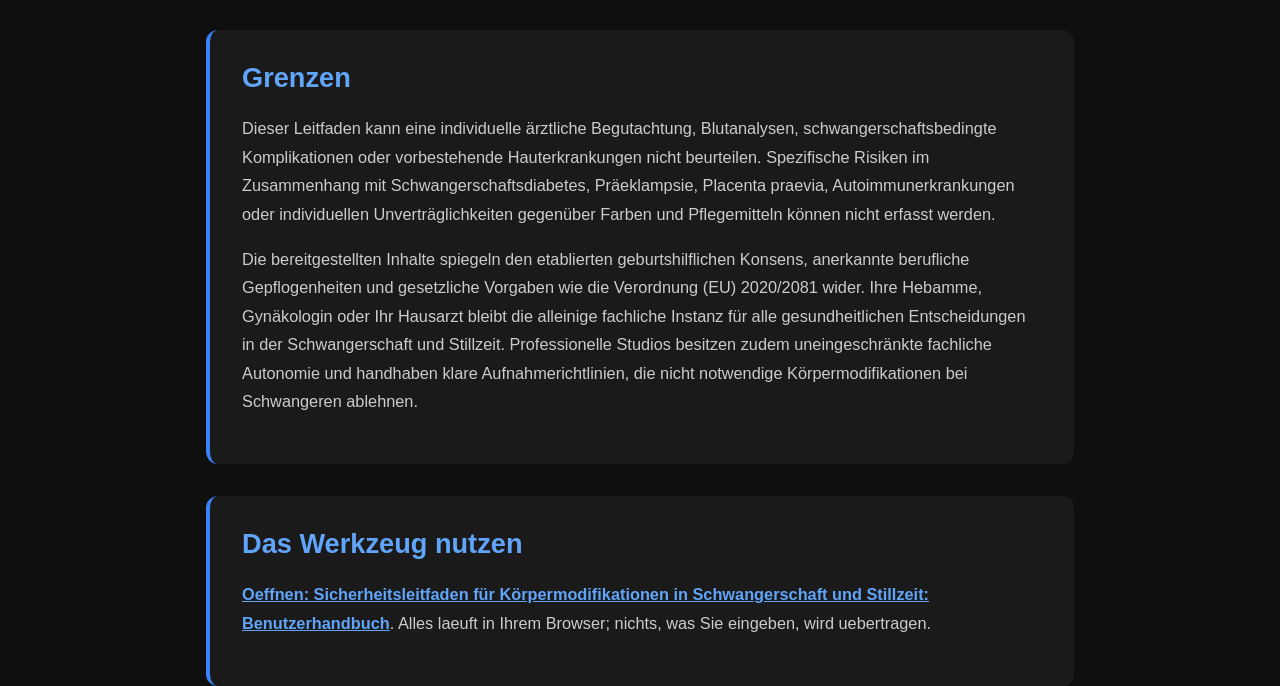
==== commit 2d818f68: "sync documentation-de.html from the live site The website copy of this tool moved on and the repo di" ====
--- a/documentation-de.html
+++ b/documentation-de.html
@@ -62,7 +62,7 @@
         <h3>Sprache der Benutzeroberfläche wechseln</h3>
         <ol>
         <li>Suchen Sie in der oberen Leiste neben dem Kennzeichen <code>Klinische &amp; Studio-Referenz</code> nach dem Sprachauswahlfeld mit der Beschriftung <code>Sprache:</code>.</li>
-        <li>Wählen Sie Ihre gewünschte Sprache aus den Optionen <code>Deutsch</code>, <code>Englisch</code>, <code>Französisch</code>, <code>Spanisch</code>, <code>Italienisch</code>, <code>Niederländisch</code> oder <code>Portugiesisch</code>. Die gesamte Benutzeroberfläche aktualisiert sich umgehend, wobei aktive Auswahlen erhalten bleiben.</li>
+        <li>Wählen Sie Ihre gewünschte Sprache aus den Optionen <code>Deutsch</code>, <code>Englisch</code>, <code>Französisch</code>, <code>Spanisch</code>, <code>Italienisch</code>, <code>Niederländisch</code>, <code>Portugiesisch</code> oder <code>Thailändisch</code>. Die gesamte Benutzeroberfläche aktualisiert sich umgehend, wobei aktive Auswahlen erhalten bleiben.</li>
         </ol>
         <h3>Art des Eingriffs auswählen</h3>
         <ol>
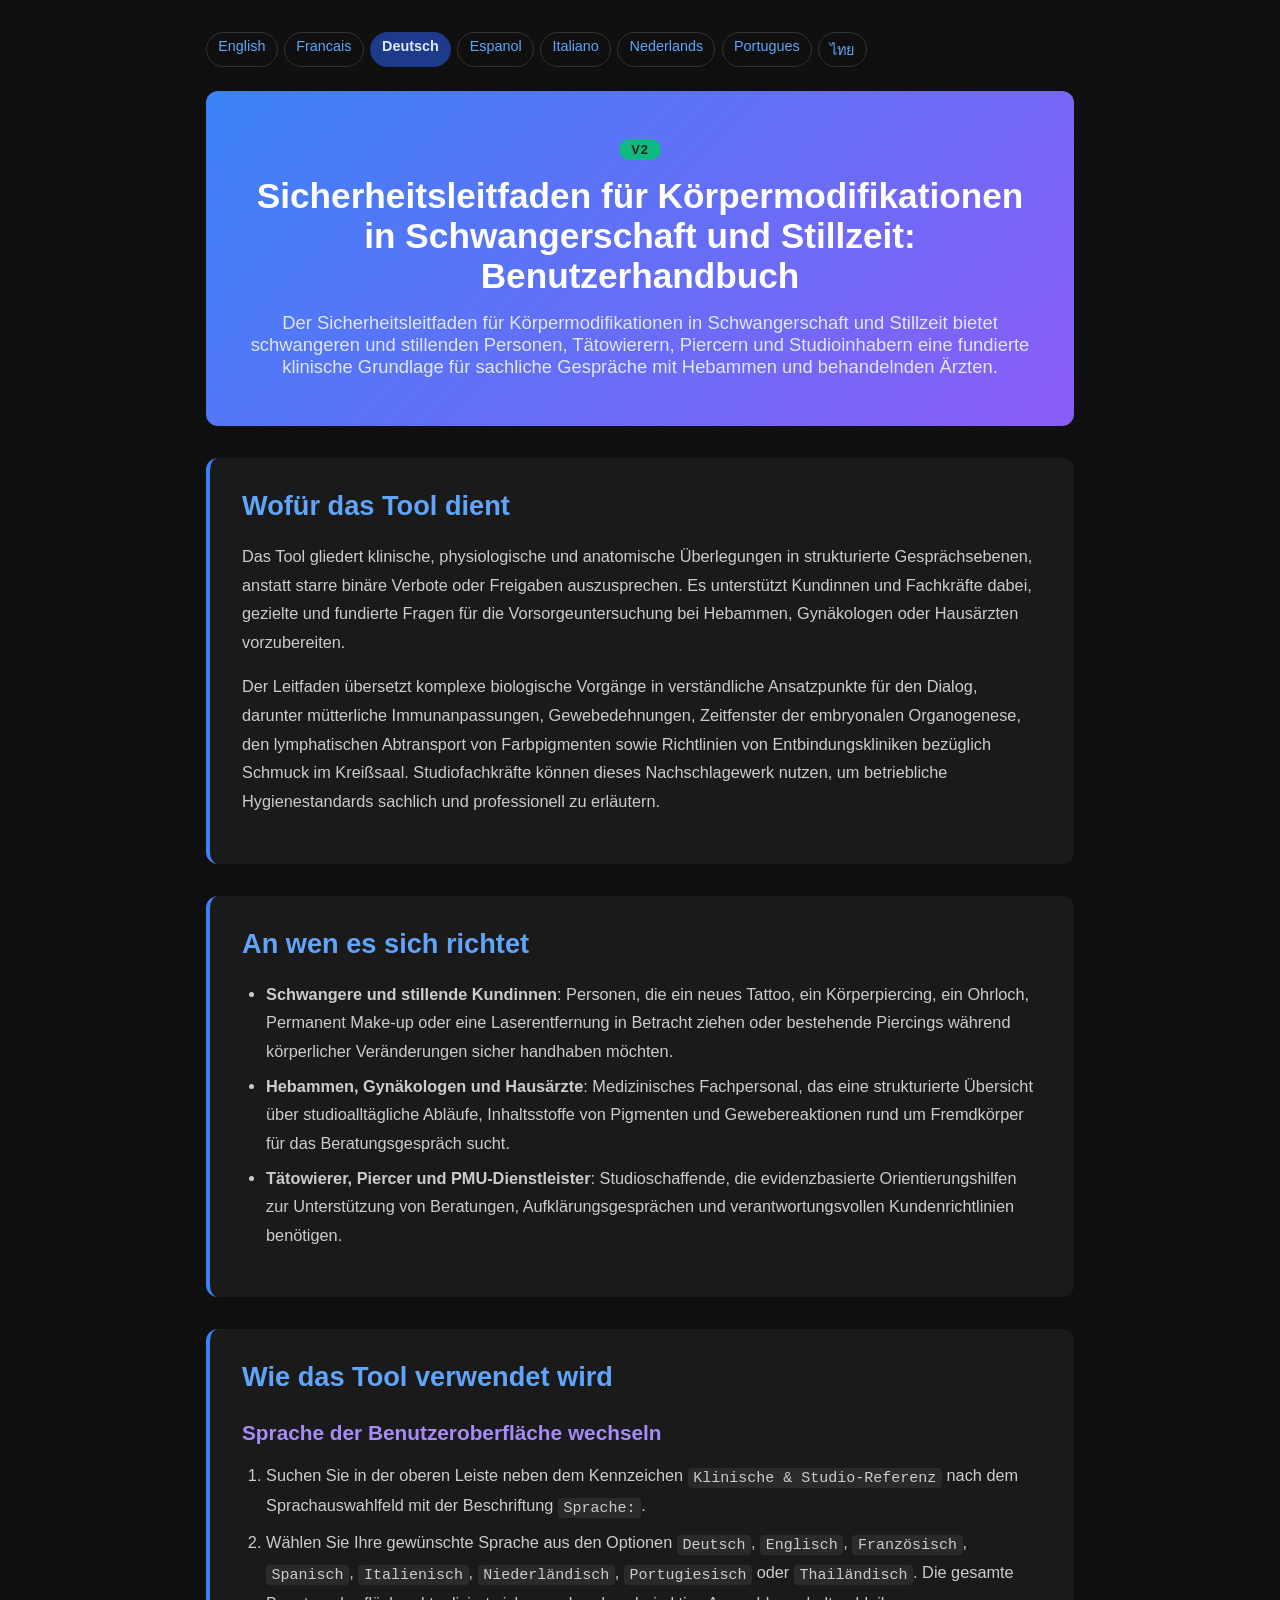
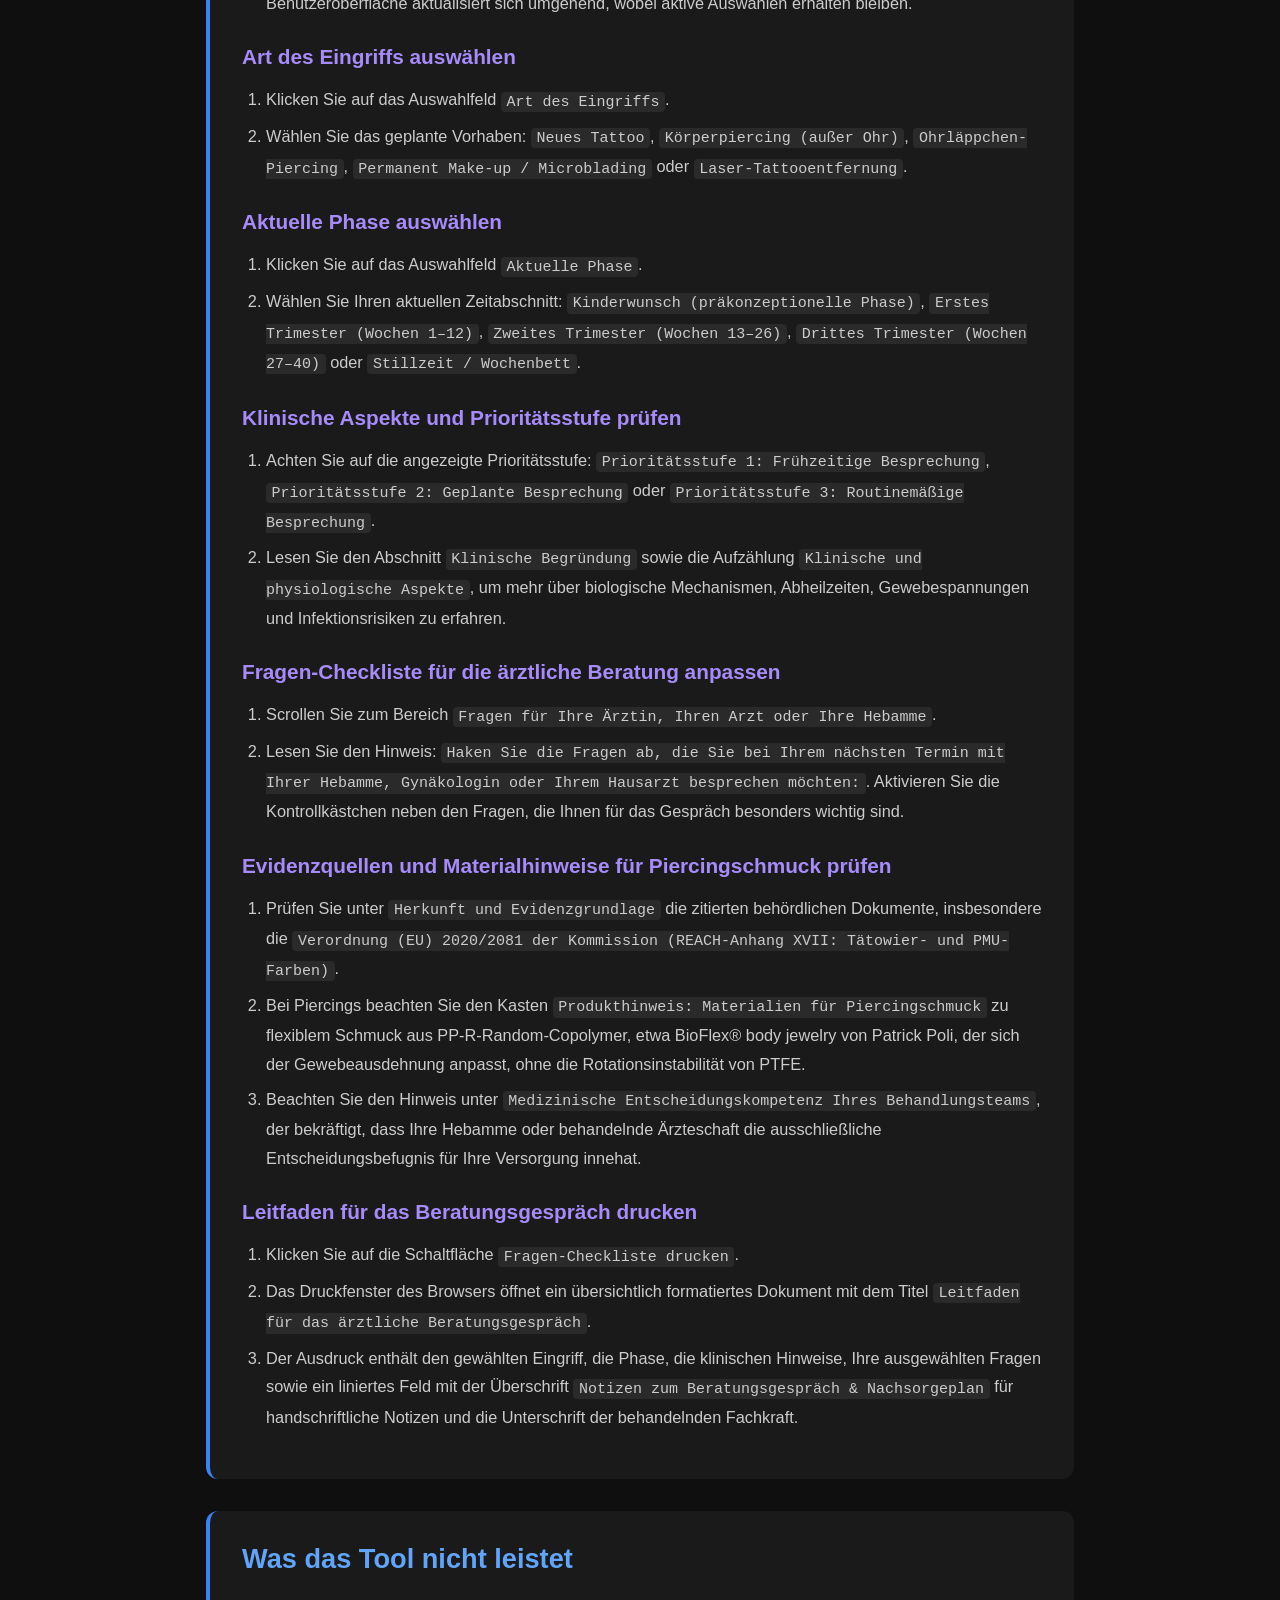
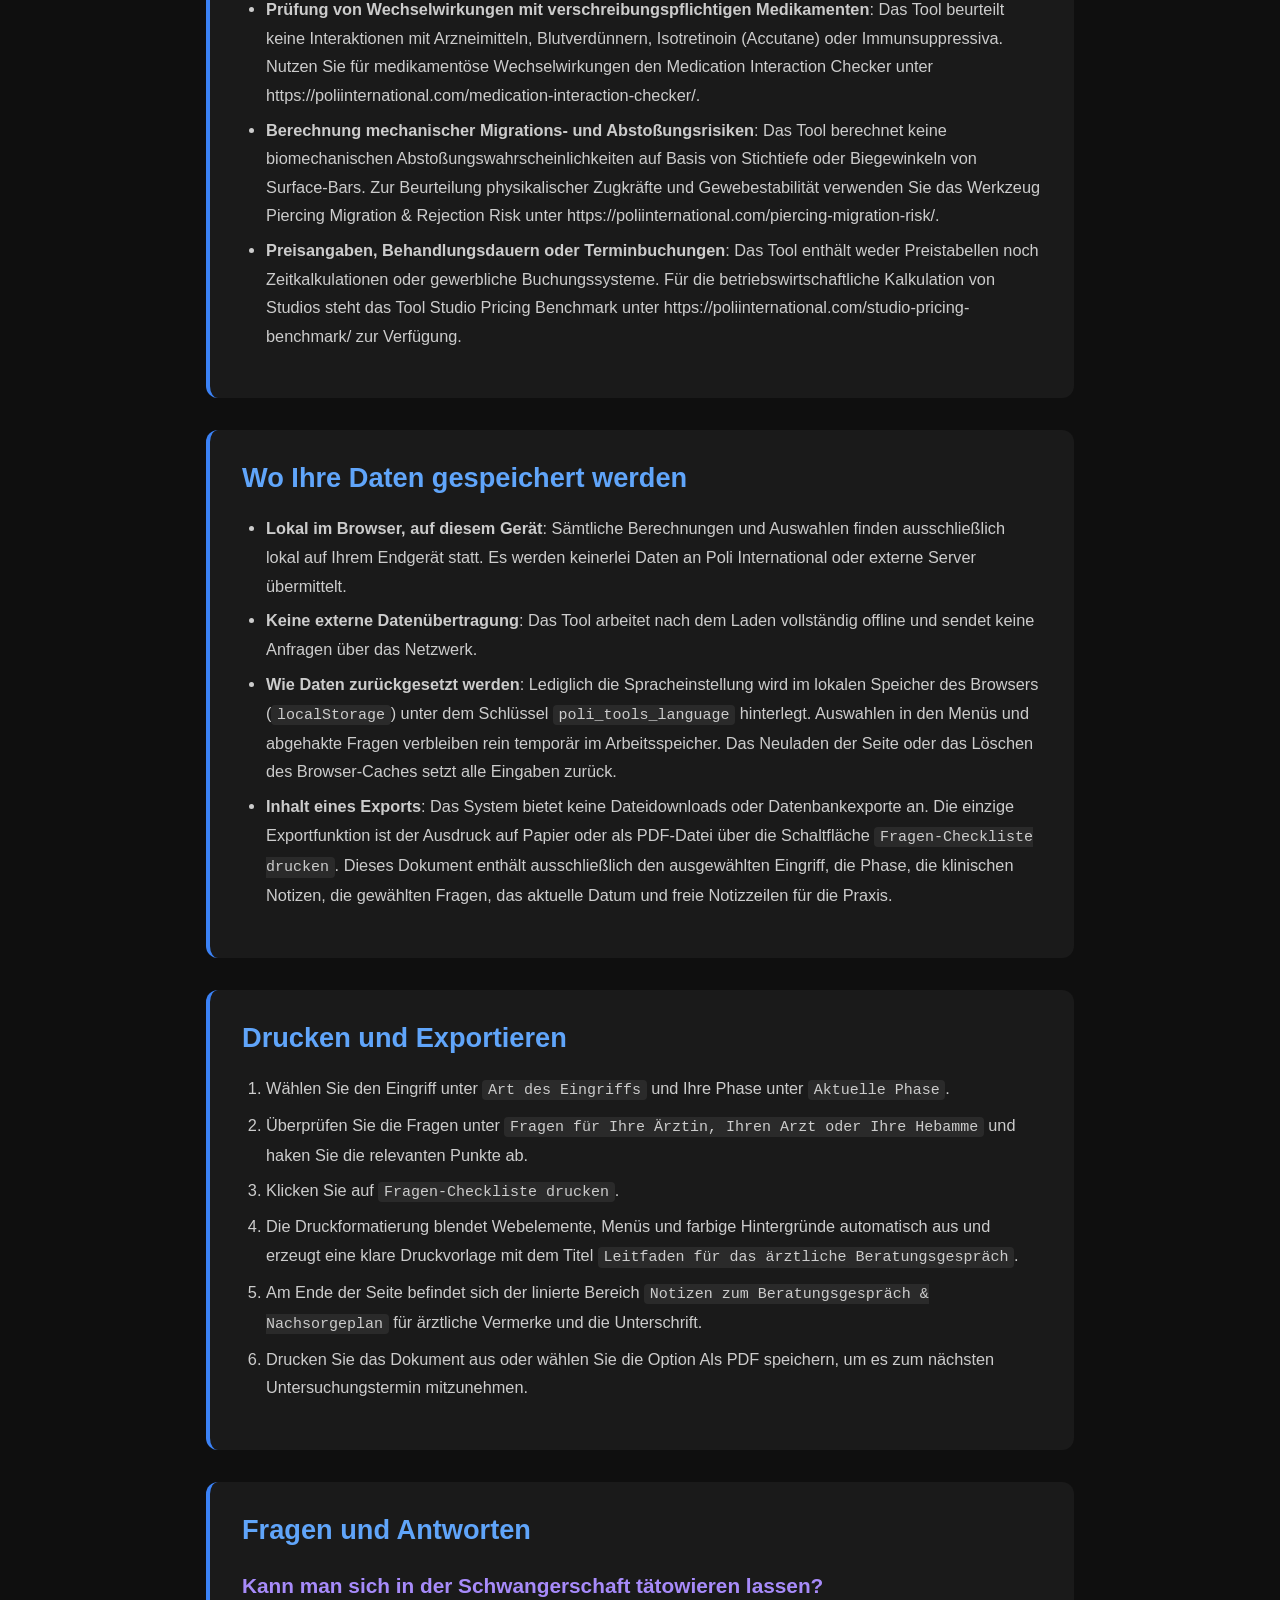
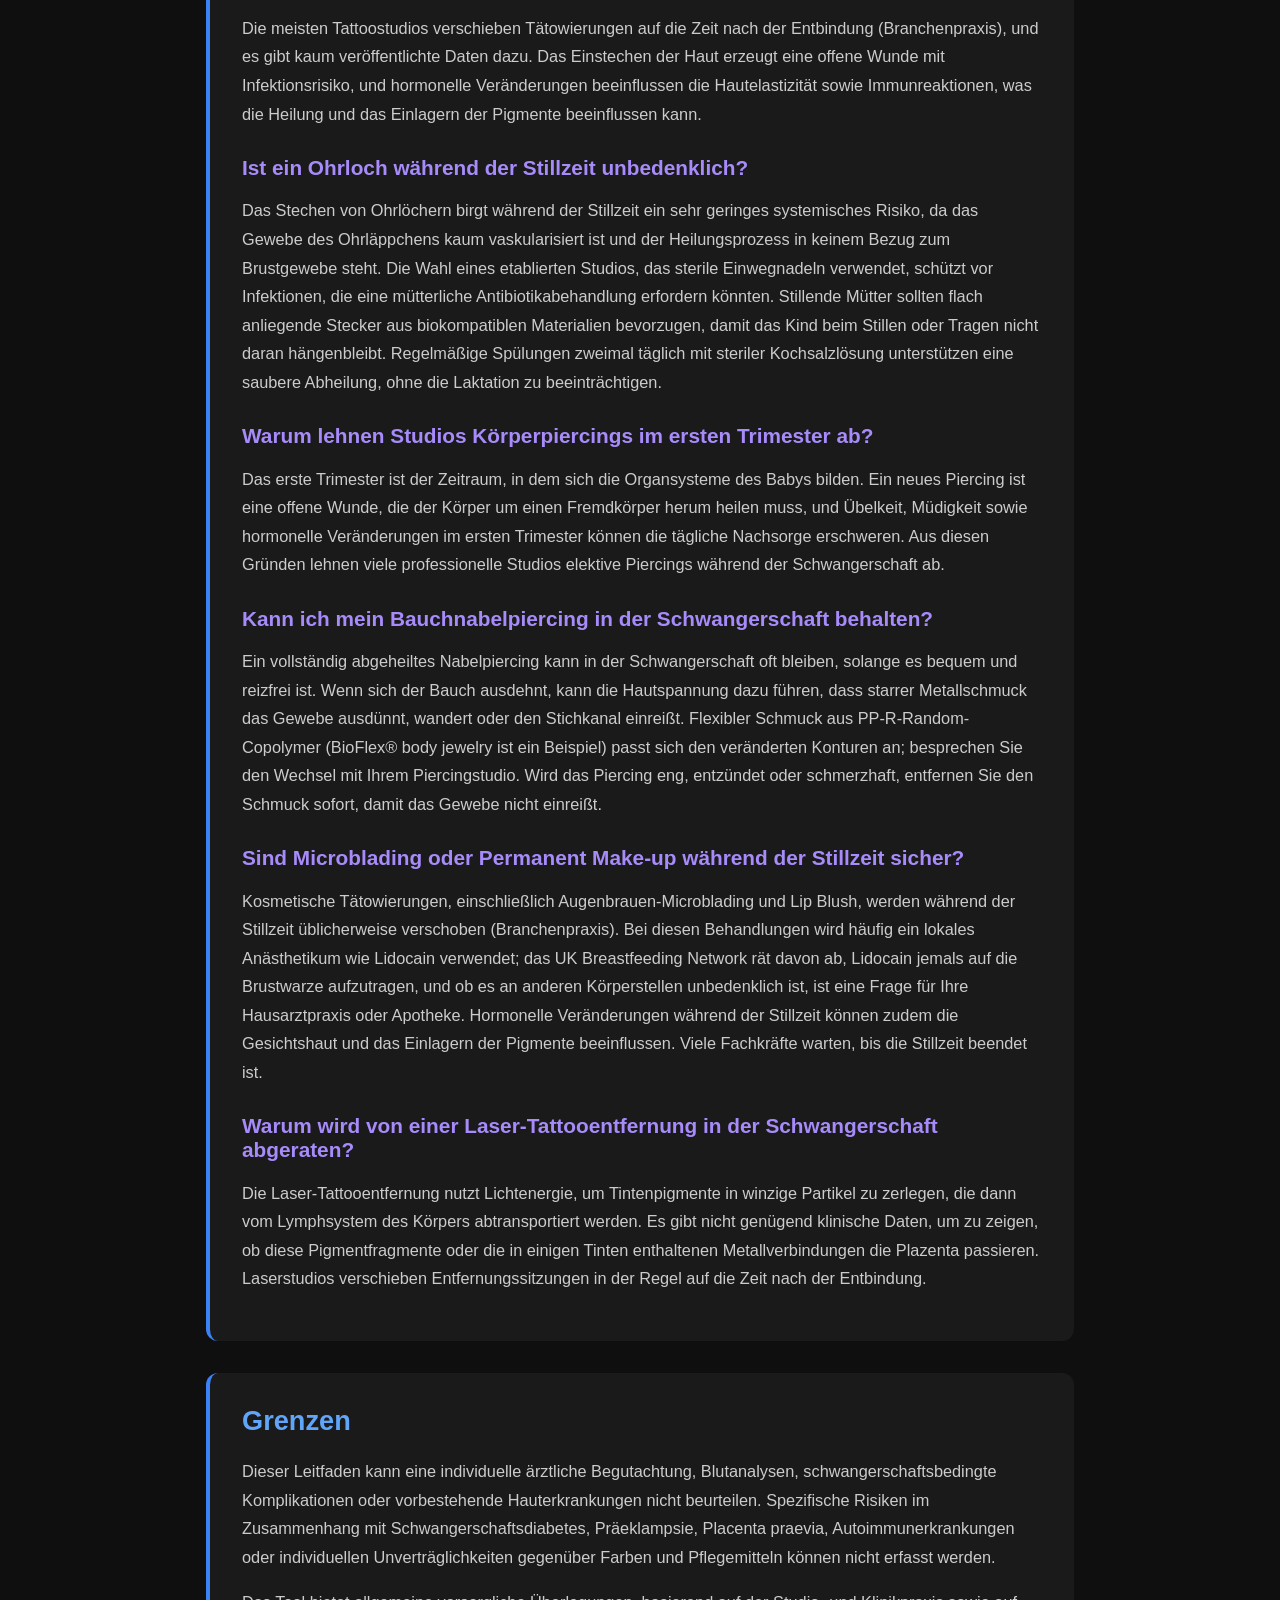
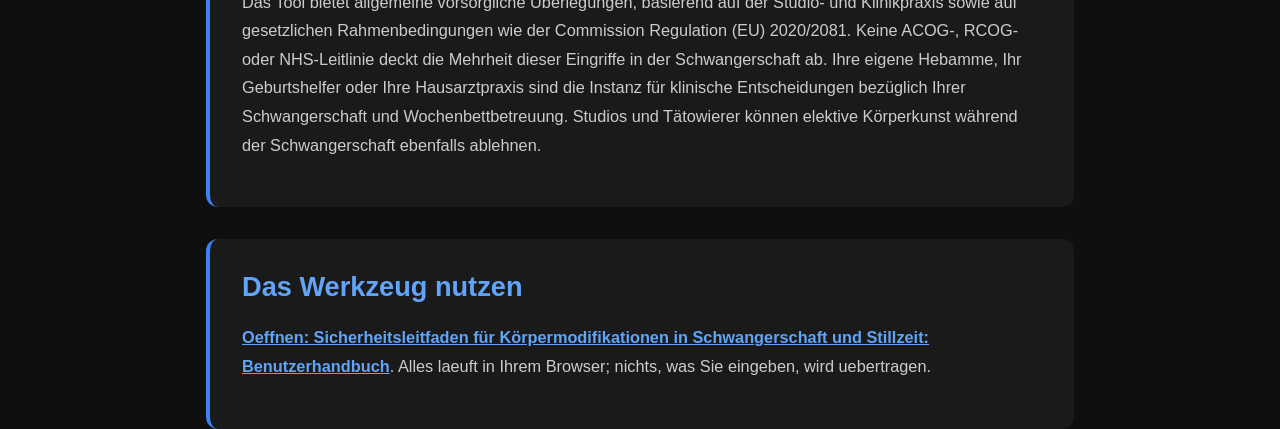
==== commit 7d36a936: "sync documentation-de.html from the live site The website copy of this tool moved on and the repo di" ====
--- a/documentation-de.html
+++ b/documentation-de.html
@@ -128,22 +128,22 @@
         <div class="doc-section">
         <h2>Fragen und Antworten</h2>
         <h3>Kann man sich in der Schwangerschaft tätowieren lassen?</h3>
-        <p>Gynäkologen, Hebammen und professionelle Tattoostudios raten einhellig davon ab, sich während der Schwangerschaft tätowieren zu lassen. Das Einbringen von Pigmenten in die Haut erzeugt eine offene Wundfläche, die während der sensiblen Phase der embryonalen Organogenese und Fötusentwicklung Infektionsrisiken birgt. Zudem verändern hormonelle Umstellungen die Hautelastizität und die Immunabwehr der Mutter, was den Heilungsverlauf erschwert und zu unvorhersehbarer Farbaufnahme führen kann. Verantwortungsbewusste Studios verschieben Tattoo-Termine grundsätzlich auf die Zeit nach der Geburt und dem vollständigen Abschluss des Wochenbetts.</p>
+        <p>Die meisten Tattoostudios verschieben Tätowierungen auf die Zeit nach der Entbindung (Branchenpraxis), und es gibt kaum veröffentlichte Daten dazu. Das Einstechen der Haut erzeugt eine offene Wunde mit Infektionsrisiko, und hormonelle Veränderungen beeinflussen die Hautelastizität sowie Immunreaktionen, was die Heilung und das Einlagern der Pigmente beeinflussen kann.</p>
         <h3>Ist ein Ohrloch während der Stillzeit unbedenklich?</h3>
         <p>Das Stechen von Ohrlöchern birgt während der Stillzeit ein sehr geringes systemisches Risiko, da das Gewebe des Ohrläppchens kaum vaskularisiert ist und der Heilungsprozess in keinem Bezug zum Brustgewebe steht. Die Wahl eines etablierten Studios, das sterile Einwegnadeln verwendet, schützt vor Infektionen, die eine mütterliche Antibiotikabehandlung erfordern könnten. Stillende Mütter sollten flach anliegende Stecker aus biokompatiblen Materialien bevorzugen, damit das Kind beim Stillen oder Tragen nicht daran hängenbleibt. Regelmäßige Spülungen zweimal täglich mit steriler Kochsalzlösung unterstützen eine saubere Abheilung, ohne die Laktation zu beeinträchtigen.</p>
         <h3>Warum lehnen Studios Körperpiercings im ersten Trimester ab?</h3>
-        <p>Das erste Trimester ist die entscheidende Phase der Organogenese, in der alle lebenswichtigen Organsysteme des Embryos angelegt werden. Ein neu gestochener Piercingkanal stellt einen aktiven Entzündungsreiz dar, der mütterliche Immunressourcen beansprucht, um Gewebe um einen metallischen oder synthetischen Fremdkörper zu formen. Schwangerschaftsübelkeit, ausgeprägte Erschöpfung und Hormonschwankungen können zudem die disziplinierte tägliche Wundpflege erschweren. Aus diesen medizinischen Gründen lehnen seriöse Studios Körperpiercings während der gesamten Schwangerschaft konsequent ab.</p>
+        <p>Das erste Trimester ist der Zeitraum, in dem sich die Organsysteme des Babys bilden. Ein neues Piercing ist eine offene Wunde, die der Körper um einen Fremdkörper herum heilen muss, und Übelkeit, Müdigkeit sowie hormonelle Veränderungen im ersten Trimester können die tägliche Nachsorge erschweren. Aus diesen Gründen lehnen viele professionelle Studios elektive Piercings während der Schwangerschaft ab.</p>
         <h3>Kann ich mein Bauchnabelpiercing in der Schwangerschaft behalten?</h3>
         <p>Ein vollständig abgeheiltes Nabelpiercing kann in der Schwangerschaft oft bleiben, solange es bequem und reizfrei ist. Wenn sich der Bauch ausdehnt, kann die Hautspannung dazu führen, dass starrer Metallschmuck das Gewebe ausdünnt, wandert oder den Stichkanal einreißt. Flexibler Schmuck aus PP-R-Random-Copolymer (BioFlex® body jewelry ist ein Beispiel) passt sich den veränderten Konturen an; besprechen Sie den Wechsel mit Ihrem Piercingstudio. Wird das Piercing eng, entzündet oder schmerzhaft, entfernen Sie den Schmuck sofort, damit das Gewebe nicht einreißt.</p>
         <h3>Sind Microblading oder Permanent Make-up während der Stillzeit sicher?</h3>
-        <p>Kosmetische Behandlungen wie Augenbrauen-Microblading oder Lippen-Pigmentierungen werden während der Stillzeit üblicherweise ausgesetzt. Bei diesen Eingriffen kommen standardmäßig hochkonzentrierte Lokalanästhetika mit Lidocain und Adrenalin zum Einsatz, zu deren Übergang in die Muttermilch und den Auswirkungen auf den Säugling keine hinreichenden Sicherheitsdaten vorliegen. Zudem sorgt die hormonelle Stoffwechsellage für eine stärkere Durchblutung der Gesichtshaut, was Blutungen verstärkt und das Einlagern der Pigmente unberechenbar macht. Fachinstitute empfehlen, mit solchen Behandlungen bis nach dem vollständigen Abstillen zu warten.</p>
+        <p>Kosmetische Tätowierungen, einschließlich Augenbrauen-Microblading und Lip Blush, werden während der Stillzeit üblicherweise verschoben (Branchenpraxis). Bei diesen Behandlungen wird häufig ein lokales Anästhetikum wie Lidocain verwendet; das UK Breastfeeding Network rät davon ab, Lidocain jemals auf die Brustwarze aufzutragen, und ob es an anderen Körperstellen unbedenklich ist, ist eine Frage für Ihre Hausarztpraxis oder Apotheke. Hormonelle Veränderungen während der Stillzeit können zudem die Gesichtshaut und das Einlagern der Pigmente beeinflussen. Viele Fachkräfte warten, bis die Stillzeit beendet ist.</p>
         <h3>Warum wird von einer Laser-Tattooentfernung in der Schwangerschaft abgeraten?</h3>
-        <p>Die Laser-Tattooentfernung nutzt ultrakurze Lichtimpulse, um eingelagerte Farbpigmente in winzige Fragmente zu zerkleinern, die anschließend über das mütterliche Lymphsystem abtransportiert werden müssen. Es liegen keine gesicherten Erkenntnisse darüber vor, ob freigesetzte chemische Spaltprodukte oder Schwermetallverbindungen die Plazentaschranke passieren können. Darüber hinaus führen die spürbaren Schmerzen und der körperliche Stress der Laserbehandlung zu mütterlichen Cortisolausschüttungen, die während der Gestation vermieden werden sollten. Das Verschieben der Lasersitzungen auf die Zeit nach der Entbindung schützt das Wohlbefinden von Mutter und Kind.</p>
+        <p>Die Laser-Tattooentfernung nutzt Lichtenergie, um Tintenpigmente in winzige Partikel zu zerlegen, die dann vom Lymphsystem des Körpers abtransportiert werden. Es gibt nicht genügend klinische Daten, um zu zeigen, ob diese Pigmentfragmente oder die in einigen Tinten enthaltenen Metallverbindungen die Plazenta passieren. Laserstudios verschieben Entfernungssitzungen in der Regel auf die Zeit nach der Entbindung.</p>
         </div>
         <div class="doc-section">
         <h2>Grenzen</h2>
         <p>Dieser Leitfaden kann eine individuelle ärztliche Begutachtung, Blutanalysen, schwangerschaftsbedingte Komplikationen oder vorbestehende Hauterkrankungen nicht beurteilen. Spezifische Risiken im Zusammenhang mit Schwangerschaftsdiabetes, Präeklampsie, Placenta praevia, Autoimmunerkrankungen oder individuellen Unverträglichkeiten gegenüber Farben und Pflegemitteln können nicht erfasst werden.</p>
-        <p>Die bereitgestellten Inhalte spiegeln den etablierten geburtshilflichen Konsens, anerkannte berufliche Gepflogenheiten und gesetzliche Vorgaben wie die Verordnung (EU) 2020/2081 wider. Ihre Hebamme, Gynäkologin oder Ihr Hausarzt bleibt die alleinige fachliche Instanz für alle gesundheitlichen Entscheidungen in der Schwangerschaft und Stillzeit. Professionelle Studios besitzen zudem uneingeschränkte fachliche Autonomie und handhaben klare Aufnahmerichtlinien, die nicht notwendige Körpermodifikationen bei Schwangeren ablehnen.</p>
+        <p>Das Tool bietet allgemeine vorsorgliche Überlegungen, basierend auf der Studio- und Klinikpraxis sowie auf gesetzlichen Rahmenbedingungen wie der Commission Regulation (EU) 2020/2081. Keine ACOG-, RCOG- oder NHS-Leitlinie deckt die Mehrheit dieser Eingriffe in der Schwangerschaft ab. Ihre eigene Hebamme, Ihr Geburtshelfer oder Ihre Hausarztpraxis sind die Instanz für klinische Entscheidungen bezüglich Ihrer Schwangerschaft und Wochenbettbetreuung. Studios und Tätowierer können elektive Körperkunst während der Schwangerschaft ebenfalls ablehnen.</p>
         </div>
         <div class="doc-section">
             <h2>Das Werkzeug nutzen</h2>
